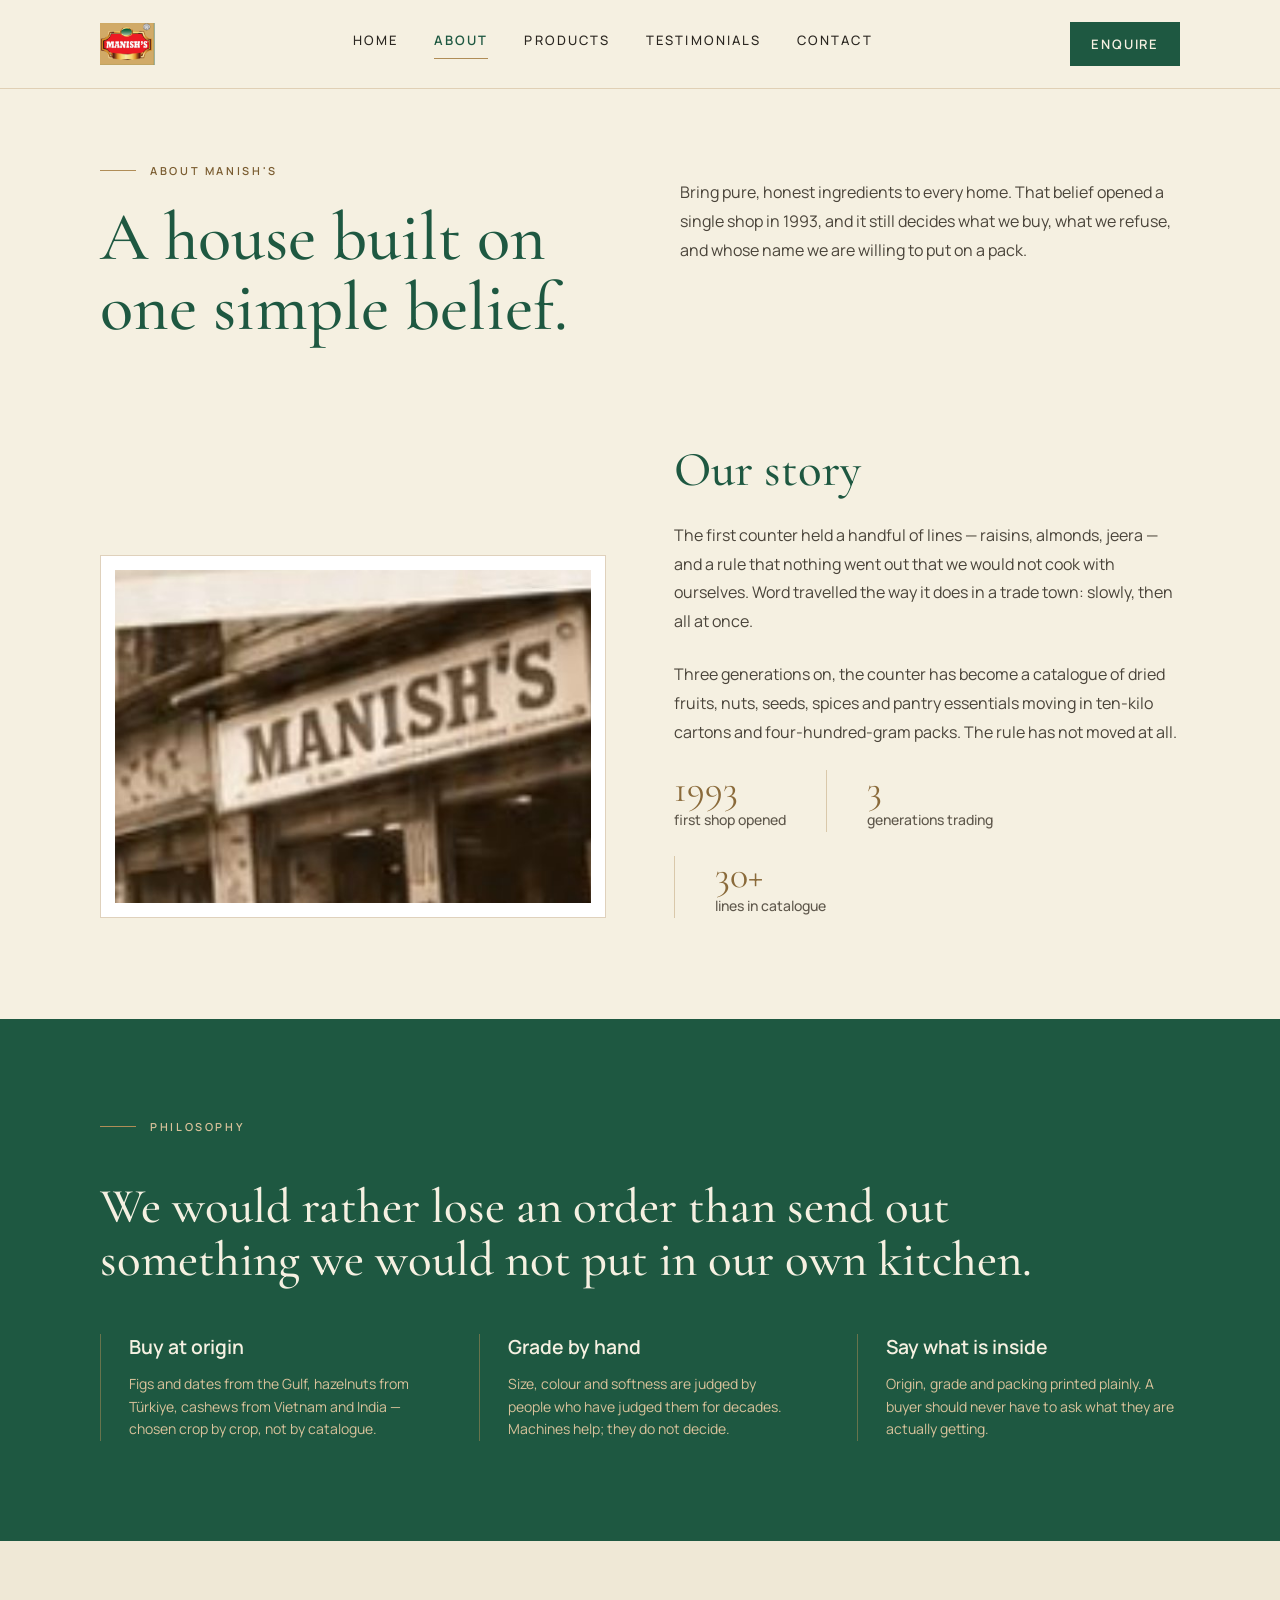
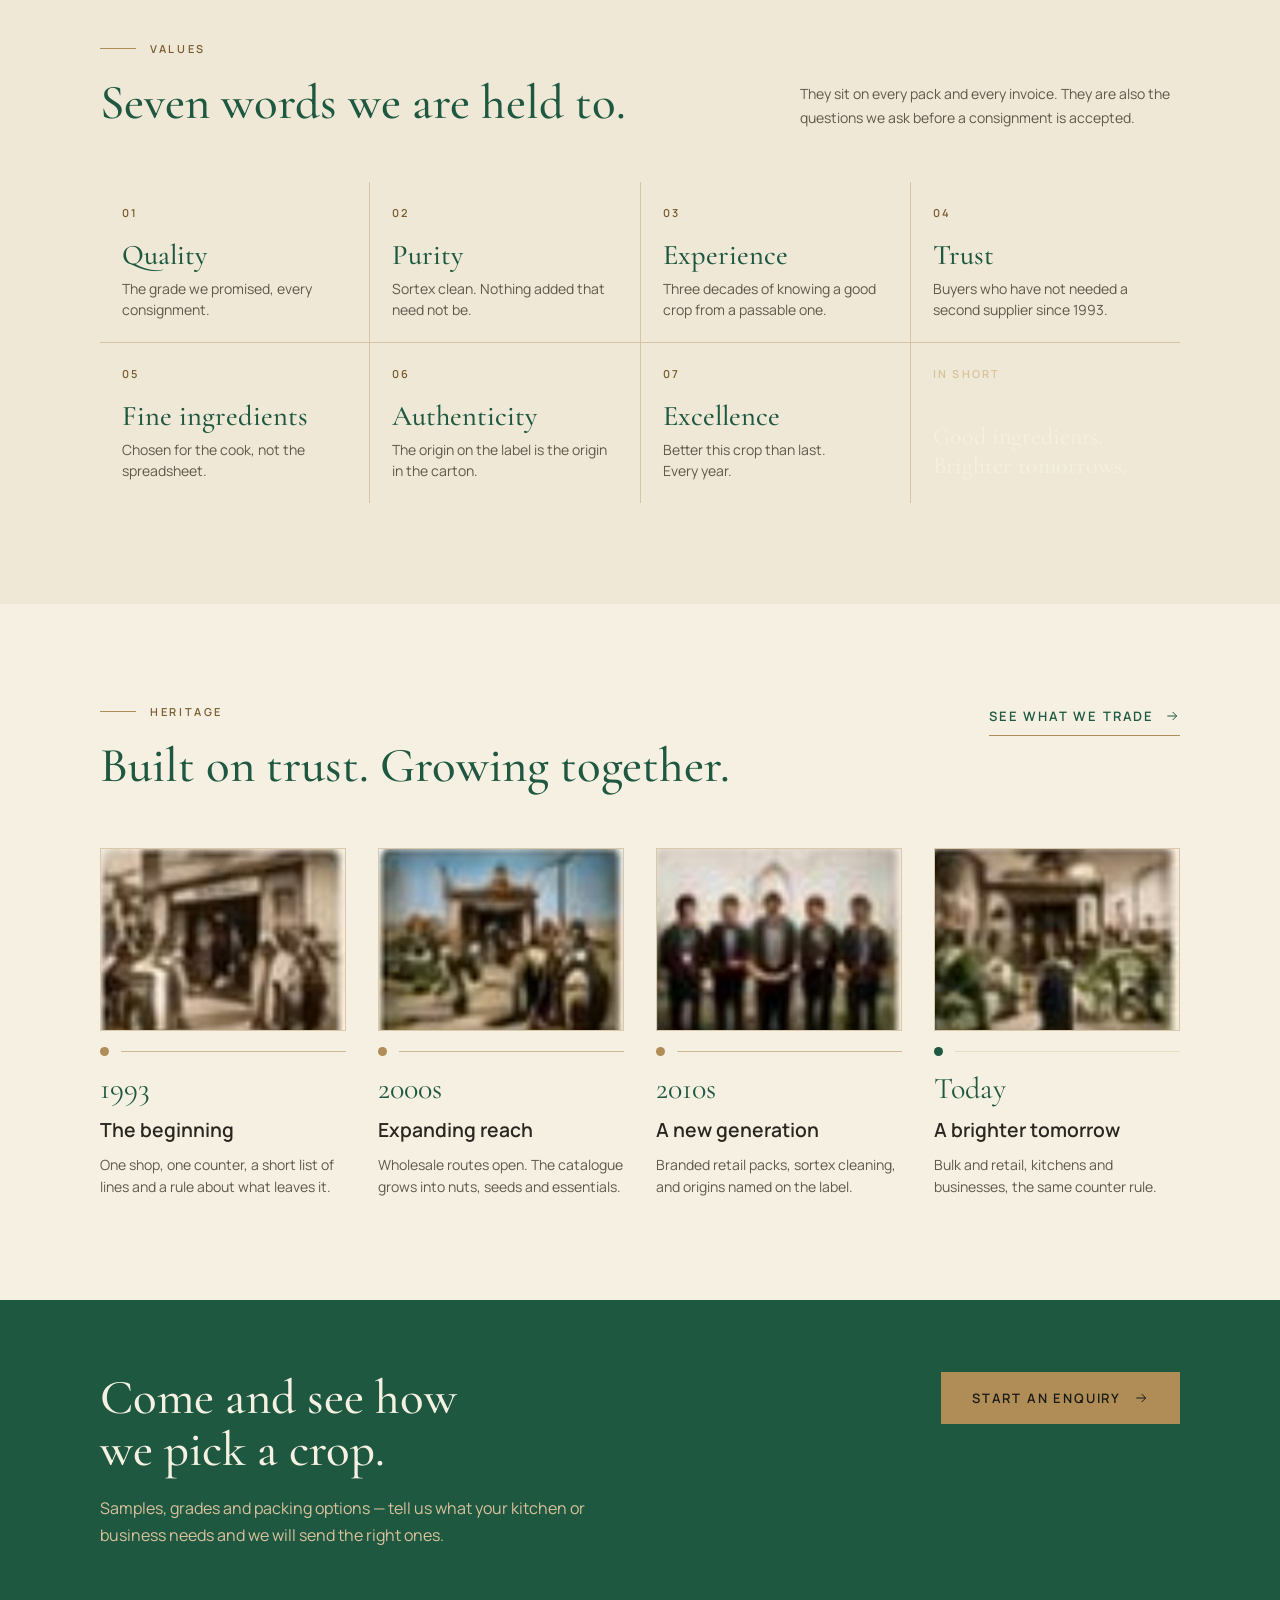
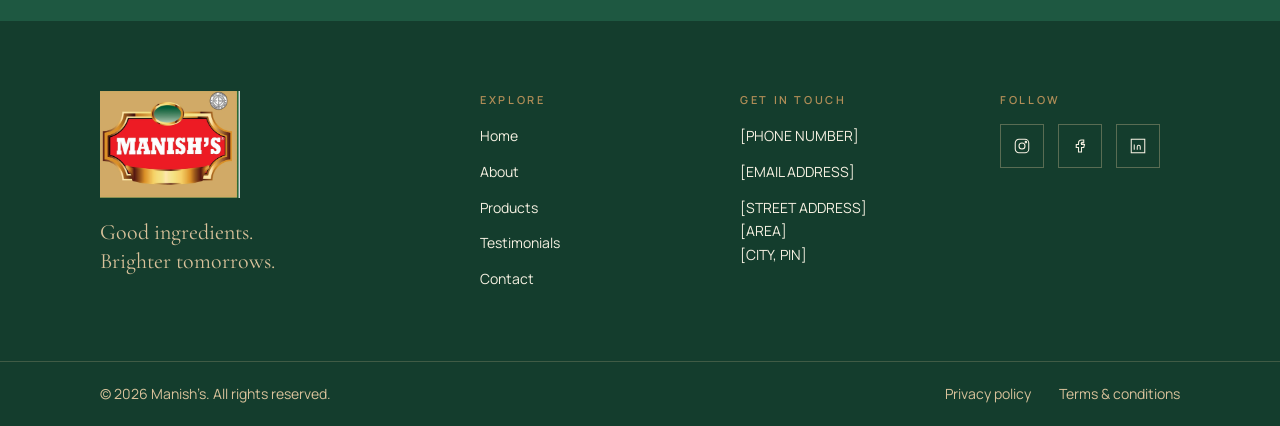
==== about.html @ 003ea670 "first commit" ====
<!doctype html>
<html lang="en">
<head>
<meta charset="utf-8">
<meta name="viewport" content="width=device-width, initial-scale=1">
<title>About — Manish's</title>
<meta name="description" content="One shop in 1993, three generations on: how Manish's buys, grades and labels the ingredients it sells.">
<meta property="og:title" content="About — Manish's">
<meta property="og:description" content="One shop in 1993, three generations on: how Manish's buys, grades and labels the ingredients it sells.">
<meta property="og:type" content="website">
<meta name="theme-color" content="#1e5841">
<link rel="icon" href="assets/img/logo-label.png">
<link rel="preconnect" href="https://fonts.googleapis.com">
<link rel="preconnect" href="https://fonts.gstatic.com" crossorigin>
<link href="https://fonts.googleapis.com/css2?family=Cormorant+Garamond:wght@400;500;600&family=Manrope:wght@400;500;600;700&display=swap" rel="stylesheet">
<link rel="stylesheet" href="assets/css/style.css">
</head>
<body>
<a class="skip-link" href="#main">Skip to content</a>
<header class="site-header">
  <div class="container site-header__inner">
    <a class="brand" href="index.html" aria-label="Manish's — home">
      <img src="assets/img/logo-label.png" alt="Manish's" width="140" height="107">
    </a>
    <nav class="nav" aria-label="Primary"><a class="nav__link" href="index.html">Home</a><a class="nav__link" href="about.html" aria-current="page">About</a><a class="nav__link" href="products.html">Products</a><a class="nav__link" href="testimonials.html">Testimonials</a><a class="nav__link" href="contact.html">Contact</a></nav>
    <div class="header__actions">
      <a class="btn btn--primary btn--sm" href="contact.html">Enquire</a>
      <button class="nav-toggle" type="button" aria-label="Open menu" aria-expanded="false" aria-controls="drawer">
        <svg width="22" height="22" viewBox="0 0 24 24" fill="none" stroke="currentColor" stroke-width="1.6" aria-hidden="true"><path d="M4 7h16M4 12h16M4 17h16"/></svg>
      </button>
    </div>
  </div>
</header>

<div class="drawer" id="drawer" aria-hidden="true" aria-label="Menu">
  <div class="drawer__top">
    <img src="assets/img/logo-crest.png" alt="Manish's" style="height:38px;width:auto">
    <button class="drawer__close" type="button" data-drawer-close aria-label="Close menu">
      <svg width="22" height="22" viewBox="0 0 24 24" fill="none" stroke="currentColor" stroke-width="1.6" aria-hidden="true"><path d="M6 6l12 12M18 6L6 18"/></svg>
    </button>
  </div>
  <div class="drawer__body">
    <nav class="drawer__list" aria-label="Mobile"><a class="drawer__link" href="index.html">Home</a><a class="drawer__link" href="about.html" aria-current="page">About</a><a class="drawer__link" href="products.html">Products</a><a class="drawer__link" href="testimonials.html">Testimonials</a><a class="drawer__link" href="contact.html">Contact</a></nav>
    <div class="drawer__meta">
      <a data-site-link="phone" href="contact.html"><span data-site="phone"></span></a>
      <a data-site-link="email" href="contact.html"><span data-site="email"></span></a>
    </div>
  </div>
</div>
<main id="main">

<section class="page-head">
  <div class="container page-head__inner">
    <div class="stack" style="--gap:1.625rem">
      <p class="eyebrow">About Manish's</p>
      <h1>A house built on<br>one simple belief.</h1>
    </div>
    <p class="page-head__lede">Bring pure, honest ingredients to every home. That belief opened a single shop in 1993, and it still decides what we buy, what we refuse, and whose name we are willing to put on a pack.</p>
  </div>
</section>

<section class="section">
  <div class="container split split--end reveal" style="--split:1fr 1fr">
    <div class="framed"><img src="assets/img/heritage-shop.jpg" alt="The original Manish's shopfront" loading="lazy"></div>
    <div class="stack" style="--gap:1.5rem">
      <h2>Our story</h2>
      <p style="color:var(--ink-soft);line-height:1.8">The first counter held a handful of lines &mdash; raisins, almonds, jeera &mdash; and a rule that nothing went out that we would not cook with ourselves. Word travelled the way it does in a trade town: slowly, then all at once.</p>
      <p style="color:var(--ink-soft);line-height:1.8">Three generations on, the counter has become a catalogue of dried fruits, nuts, seeds, spices and pantry essentials moving in ten-kilo cartons and four-hundred-gram packs. The rule has not moved at all.</p>
      <div class="stats stats--divided">
        <div class="stat"><span class="stat__num" style="font-size:2.375rem">1993</span><span class="stat__label">first shop opened</span></div>
        <div class="stat"><span class="stat__num" style="font-size:2.375rem">3</span><span class="stat__label">generations trading</span></div>
        <div class="stat"><span class="stat__num" style="font-size:2.375rem">30+</span><span class="stat__label">lines in catalogue</span></div>
      </div>
    </div>
  </div>
</section>

<section class="section section--emerald">
  <div class="container stack reveal" style="--gap:3rem">
    <p class="eyebrow">Philosophy</p>
    <h2 style="max-width:62.5rem">We would rather lose an order than send out something we would not put in our own kitchen.</h2>
    <div class="grid grid--3" style="gap:3.5rem">
      <div class="feature"><h5>Buy at origin</h5><p>Figs and dates from the Gulf, hazelnuts from T&uuml;rkiye, cashews from Vietnam and India &mdash; chosen crop by crop, not by catalogue.</p></div>
      <div class="feature"><h5>Grade by hand</h5><p>Size, colour and softness are judged by people who have judged them for decades. Machines help; they do not decide.</p></div>
      <div class="feature"><h5>Say what is inside</h5><p>Origin, grade and packing printed plainly. A buyer should never have to ask what they are actually getting.</p></div>
    </div>
  </div>
</section>

<section class="section section--deep">
  <div class="container stack" style="--gap:3.25rem">
    <div class="section-head section-head--row reveal">
      <div class="stack" style="--gap:1.375rem">
        <p class="eyebrow">Values</p>
        <h2>Seven words we are held to.</h2>
      </div>
      <p style="max-width:23.75rem;font-size:var(--fs-small);color:var(--ink-muted)">They sit on every pack and every invoice. They are also the questions we ask before a consignment is accepted.</p>
    </div>
    <div class="values reveal">
      <div class="value"><span class="value__n">01</span><div class="stack" style="--gap:0.375rem"><h4>Quality</h4><p>The grade we promised, every consignment.</p></div></div>
      <div class="value"><span class="value__n">02</span><div class="stack" style="--gap:0.375rem"><h4>Purity</h4><p>Sortex clean. Nothing added that need not be.</p></div></div>
      <div class="value"><span class="value__n">03</span><div class="stack" style="--gap:0.375rem"><h4>Experience</h4><p>Three decades of knowing a good crop from a passable one.</p></div></div>
      <div class="value"><span class="value__n">04</span><div class="stack" style="--gap:0.375rem"><h4>Trust</h4><p>Buyers who have not needed a second supplier since 1993.</p></div></div>
      <div class="value"><span class="value__n">05</span><div class="stack" style="--gap:0.375rem"><h4>Fine ingredients</h4><p>Chosen for the cook, not the spreadsheet.</p></div></div>
      <div class="value"><span class="value__n">06</span><div class="stack" style="--gap:0.375rem"><h4>Authenticity</h4><p>The origin on the label is the origin in the carton.</p></div></div>
      <div class="value"><span class="value__n">07</span><div class="stack" style="--gap:0.375rem"><h4>Excellence</h4><p>Better this crop than last. Every year.</p></div></div>
      <div class="value value--accent"><span class="value__n">In short</span><p>Good ingredients. Brighter tomorrows.</p></div>
    </div>
  </div>
</section>

<section class="section">
  <div class="container stack" style="--gap:3.5rem">
    <div class="section-head section-head--row reveal">
      <div class="stack" style="--gap:1.375rem">
        <p class="eyebrow">Heritage</p>
        <h2>Built on trust. Growing together.</h2>
      </div>
      <a class="link-arrow" href="products.html">See what we trade <svg width="16" height="16" viewBox="0 0 24 24" fill="none" stroke="currentColor" stroke-width="1.5" aria-hidden="true"><path d="M5 12h14M13 6l6 6-6 6"/></svg></a>
    </div>
    <div class="timeline reveal">
      <div class="timeline__item"><img src="assets/img/journey-1.jpg" alt="The first Manish's shop, 1993" loading="lazy"><div class="timeline__rule"><span class="timeline__dot"></span><span class="timeline__line"></span></div><span class="timeline__year">1993</span><h5>The beginning</h5><p>One shop, one counter, a short list of lines and a rule about what leaves it.</p></div>
      <div class="timeline__item"><img src="assets/img/journey-2.jpg" alt="Expanding to new markets in the 2000s" loading="lazy"><div class="timeline__rule"><span class="timeline__dot"></span><span class="timeline__line"></span></div><span class="timeline__year">2000s</span><h5>Expanding reach</h5><p>Wholesale routes open. The catalogue grows into nuts, seeds and essentials.</p></div>
      <div class="timeline__item"><img src="assets/img/journey-3.jpg" alt="The next generation joins the business" loading="lazy"><div class="timeline__rule"><span class="timeline__dot"></span><span class="timeline__line"></span></div><span class="timeline__year">2010s</span><h5>A new generation</h5><p>Branded retail packs, sortex cleaning, and origins named on the label.</p></div>
      <div class="timeline__item"><img src="assets/img/journey-4.jpg" alt="Manish's today" loading="lazy"><div class="timeline__rule"><span class="timeline__dot"></span><span class="timeline__line"></span></div><span class="timeline__year">Today</span><h5>A brighter tomorrow</h5><p>Bulk and retail, kitchens and businesses, the same counter rule.</p></div>
    </div>
  </div>
</section>

<section class="cta-band cta-band--row">
  <div class="container cta-band__body reveal">
    <div class="stack" style="--gap:1.125rem">
      <h2>Come and see how we pick a crop.</h2>
      <p>Samples, grades and packing options &mdash; tell us what your kitchen or business needs and we will send the right ones.</p>
    </div>
    <a class="btn btn--gold" href="contact.html">Start an enquiry <svg width="16" height="16" viewBox="0 0 24 24" fill="none" stroke="currentColor" stroke-width="1.5" aria-hidden="true"><path d="M5 12h14M13 6l6 6-6 6"/></svg></a>
  </div>
</section>

</main>
<footer class="site-footer">
  <div class="container footer__grid">
    <div class="footer__mark">
      <img src="assets/img/logo-crest.png" alt="Manish's">
      <p class="footer__tagline">Good ingredients.<br>Brighter tomorrows.</p>
    </div>
    <div>
      <span class="footer__title">Explore</span>
      <ul class="footer__list">
        <li><a href="index.html">Home</a></li>
        <li><a href="about.html">About</a></li>
        <li><a href="products.html">Products</a></li>
        <li><a href="testimonials.html">Testimonials</a></li>
        <li><a href="contact.html">Contact</a></li>
      </ul>
    </div>
    <div>
      <span class="footer__title">Get in touch</span>
      <ul class="footer__list">
        <li><a data-site-link="phone" href="contact.html"><span data-site="phone"></span></a></li>
        <li><a data-site-link="email" href="contact.html"><span data-site="email"></span></a></li>
        <li><span data-site="address"></span></li>
      </ul>
    </div>
    <div>
      <span class="footer__title">Follow</span>
      <div class="socials">
        <a href="#" data-social="instagram" aria-label="Instagram"><svg width="18" height="18" viewBox="0 0 24 24" fill="none" stroke="currentColor" stroke-width="1.4" aria-hidden="true"><rect x="3" y="3" width="18" height="18" rx="5"/><circle cx="12" cy="12" r="4"/><circle cx="17.2" cy="6.8" r="1"/></svg></a>
        <a href="#" data-social="facebook" aria-label="Facebook"><svg width="18" height="18" viewBox="0 0 24 24" fill="none" stroke="currentColor" stroke-width="1.4" aria-hidden="true"><path d="M14 8h3V4h-3a4 4 0 00-4 4v2H7v4h3v6h4v-6h3l1-4h-4v-2a1 1 0 011-1z"/></svg></a>
        <a href="#" data-social="linkedin" aria-label="LinkedIn"><svg width="18" height="18" viewBox="0 0 24 24" fill="none" stroke="currentColor" stroke-width="1.4" aria-hidden="true"><rect x="3" y="3" width="18" height="18"/><path d="M7 10v7M7 7v.01M11 17v-4a2 2 0 014 0v4"/></svg></a>
      </div>
    </div>
  </div>
  <div class="container footer__bar">
    <span>&copy; <span data-site="year">2026</span> Manish&rsquo;s. All rights reserved.</span>
    <span class="footer__legal"><a href="#">Privacy policy</a><a href="#">Terms &amp; conditions</a></span>
  </div>
</footer>

<div class="modal" id="lead-gate" role="dialog" aria-modal="true" aria-labelledby="gate-title" aria-hidden="true">
  <div class="modal__dialog">
    <button class="modal__close" type="button" data-gate-close aria-label="Close">
      <svg width="18" height="18" viewBox="0 0 24 24" fill="none" stroke="currentColor" stroke-width="1.6" aria-hidden="true"><path d="M6 6l12 12M18 6L6 18"/></svg>
    </button>

    <div class="modal__panel" data-panel="form">
      <div class="stack" style="--gap:0.875rem">
        <p class="eyebrow">One step first</p>
        <h2 id="gate-title" style="font-size:var(--fs-h3)">Who are we sending this to?</h2>
        <p style="font-size:0.9375rem;color:var(--ink-soft)">Leave your name and phone number to open grades, origins and packing &mdash; and to download the brochure. Once only; we will not pass it on.</p>
        <p data-gate-context class="modal__note"></p>
      </div>
      <form class="form" id="gate-form" novalidate>
        <div class="field">
          <label for="gate-name">Your name *</label>
          <input id="gate-name" name="name" type="text" autocomplete="name" placeholder="Full name" required>
        </div>
        <div class="field">
          <label for="gate-phone">Phone number *</label>
          <input id="gate-phone" name="phone" type="tel" autocomplete="tel" placeholder="Include country code" required>
        </div>
        <button class="btn btn--primary btn--block" type="submit">Unlock product details</button>
        <p class="modal__note">By continuing you agree we may contact you about this enquiry. No marketing lists, no resale of your number.</p>
      </form>
    </div>

    <div class="modal__panel" data-panel="done" hidden>
      <div class="tick"><svg width="26" height="26" viewBox="0 0 24 24" fill="none" stroke="currentColor" stroke-width="1.5" aria-hidden="true"><path d="M5 12.5l4.5 4.5L19 7.5"/></svg></div>
      <div class="stack" style="--gap:0.75rem">
        <h2 style="font-size:var(--fs-h3)">Unlocked. Thank you.</h2>
        <p style="font-size:0.9375rem;color:var(--ink-soft)">The full catalogue is open on this device for the next 30 days. Someone from the counter will call if you asked for a sample.</p>
      </div>
      <div class="stack" style="--gap:0.75rem">
        <a class="btn btn--primary btn--block" data-gate-continue href="products.html">Continue <svg width="16" height="16" viewBox="0 0 24 24" fill="none" stroke="currentColor" stroke-width="1.5" aria-hidden="true"><path d="M5 12h14M13 6l6 6-6 6"/></svg></a>
        <a class="btn btn--ghost btn--block" href="#" data-brochure><svg width="17" height="17" viewBox="0 0 24 24" fill="none" stroke="currentColor" stroke-width="1.5" aria-hidden="true"><path d="M12 3v12M7.5 11l4.5 4.5 4.5-4.5M4 20h16"/></svg>Download the brochure</a>
      </div>
    </div>
  </div>
</div>

<script src="assets/js/data.js"></script>
<script src="assets/js/main.js"></script>
</body>
</html>
---- assets/css/style.css ----
/* ==========================================================================
   Manish's — stylesheet
   Sections: 1 tokens · 2 base · 3 layout · 4 components · 5 page blocks
             6 modal · 7 forms · 8 motion · 9 print
   ========================================================================== */

/* 1 ─── tokens ──────────────────────────────────────────────────────────── */

:root {
  /* brand */
  --emerald:        #1e5841;
  --emerald-deep:   #143d2d;
  --emerald-hover:  #174432;
  --gold:           #b08d57;   /* lines + fills only — fails contrast as small text */
  --gold-text:      #7a5c30;   /* small text on ivory — 5.4:1 */
  --gold-display:   #8a6a3a;   /* large display type on ivory — 4.3:1 */
  --pale-gold:      #d9c29b;   /* text on emerald — 4.8:1 */
  --ivory:          #f5f0e1;
  --ivory-deep:     #efe8d6;
  --ivory-tint:     #faf7ee;
  --white:          #ffffff;
  --ink:            #2a2620;
  --ink-soft:       #4a443a;
  --ink-muted:      #5f584c;

  --rule:           rgba(176, 141, 87, 0.32);
  --rule-strong:    rgba(176, 141, 87, 0.55);
  --rule-on-dark:   rgba(217, 194, 155, 0.35);

  /* type */
  --display: 'Cormorant Garamond', Georgia, 'Times New Roman', serif;
  --sans: 'Manrope', 'Segoe UI', system-ui, -apple-system, sans-serif;

  --fs-h1: clamp(2.75rem, 1.65rem + 3.3vw, 4.5rem);
  --fs-h2: clamp(2.125rem, 1.45rem + 2vw, 3.25rem);
  --fs-h3: clamp(1.75rem, 1.35rem + 1.2vw, 2.375rem);
  --fs-h4: clamp(1.5rem, 1.3rem + 0.6vw, 1.875rem);
  --fs-h5: clamp(1.125rem, 1.05rem + 0.2vw, 1.25rem);
  --fs-body: clamp(0.9375rem, 0.9rem + 0.15vw, 1rem);
  --fs-small: 0.875rem;
  --fs-ui: 0.8125rem;
  --fs-eyebrow: 0.6875rem;

  /* space */
  --gutter: 1.5rem;
  --section-y: clamp(3rem, 1.5rem + 6vw, 6.875rem);
  --header-h: 64px;

  --shadow-card: 0 1px 2px rgba(42, 38, 32, 0.04);
  --shadow-lift: 0 12px 28px rgba(20, 61, 45, 0.12);
  --shadow-modal: 0 24px 64px rgba(20, 61, 45, 0.32);

  --ease: cubic-bezier(0.22, 0.61, 0.36, 1);
}

@media (min-width: 64rem) {
  :root { --gutter: 6.25rem; --header-h: 88px; }
}

/* 2 ─── base ────────────────────────────────────────────────────────────── */

*, *::before, *::after { box-sizing: border-box; }

html { -webkit-text-size-adjust: 100%; scroll-behavior: smooth; scroll-padding-top: calc(var(--header-h) + 16px); }

body {
  margin: 0;
  background: var(--ivory);
  color: var(--ink);
  font-family: var(--sans);
  font-size: var(--fs-body);
  line-height: 1.7;
  -webkit-font-smoothing: antialiased;
  overflow-x: hidden;
}

body.is-locked { overflow: hidden; }

h1, h2, h3, h4 { font-family: var(--display); font-weight: 500; color: var(--emerald); margin: 0; text-wrap: balance; }
h1 { font-size: var(--fs-h1); line-height: 1.02; }
h2 { font-size: var(--fs-h2); line-height: 1.08; }
h3 { font-size: var(--fs-h3); line-height: 1.1; }
h4 { font-size: var(--fs-h4); line-height: 1.15; }
h5 { font-family: var(--sans); font-weight: 600; font-size: var(--fs-h5); line-height: 1.3; margin: 0; color: var(--ink); }
p  { margin: 0; text-wrap: pretty; }

a { color: var(--emerald); text-decoration-thickness: 1px; text-underline-offset: 3px; }
a:hover { color: var(--gold-text); }

img { max-width: 100%; display: block; }
ul { margin: 0; padding: 0; list-style: none; }

:focus-visible { outline: 2px solid var(--gold-display); outline-offset: 3px; }

.sr-only {
  position: absolute; width: 1px; height: 1px; margin: -1px;
  padding: 0; overflow: hidden; clip: rect(0 0 0 0); white-space: nowrap; border: 0;
}

.skip-link {
  position: absolute; left: 50%; top: 0; transform: translate(-50%, -110%);
  z-index: 200; padding: 0.75rem 1.25rem; background: var(--emerald); color: var(--ivory);
  font-size: var(--fs-ui); letter-spacing: 0.14em; text-transform: uppercase; text-decoration: none;
}
.skip-link:focus { transform: translate(-50%, 0); color: var(--ivory); }

/* 3 ─── layout ──────────────────────────────────────────────────────────── */

.container { width: 100%; max-width: calc(1240px + var(--gutter) * 2); margin-inline: auto; padding-inline: var(--gutter); }

.section { padding-block: var(--section-y); }
.section--tight { padding-block: clamp(2.5rem, 1.5rem + 4vw, 4.5rem); }
.section--deep  { background: var(--ivory-deep); }
.section--emerald { background: var(--emerald); color: var(--pale-gold); }
.section--emerald h2, .section--emerald h3, .section--emerald h5 { color: var(--ivory); }

.stack { display: flex; flex-direction: column; }
.stack > * + * { margin-top: var(--gap, 1.25rem); }

.grid { display: grid; gap: 1.75rem; grid-template-columns: repeat(var(--cols, 1), minmax(0, 1fr)); }
@media (min-width: 40rem)  { .grid { --cols: 2; } .grid--2up { --cols: 2; } }
@media (min-width: 64rem)  { .grid--3 { --cols: 3; } .grid--4 { --cols: 4; } }

.split { display: grid; gap: clamp(2rem, 1rem + 4vw, 5rem); align-items: center; }
@media (min-width: 64rem) { .split { grid-template-columns: var(--split, 1fr 1fr); } }
.split--start { align-items: start; }
.split--end { align-items: end; }

.section-head { display: flex; flex-direction: column; gap: 1.25rem; }
@media (min-width: 64rem) {
  .section-head--row { flex-direction: row; align-items: flex-end; justify-content: space-between; gap: 3rem; }
  .section-head--row > :last-child { flex-shrink: 0; }
}

/* 4 ─── components ──────────────────────────────────────────────────────── */

/* eyebrow */
.eyebrow {
  display: flex; align-items: center; gap: 0.875rem;
  font-size: var(--fs-eyebrow); font-weight: 600; letter-spacing: 0.24em;
  text-transform: uppercase; color: var(--gold-text); line-height: 1.2;
}
.eyebrow::before { content: ""; width: 2.25rem; height: 1px; background: var(--gold); flex-shrink: 0; }
.section--emerald .eyebrow, .eyebrow--light { color: var(--pale-gold); }

/* buttons */
.btn {
  display: inline-flex; align-items: center; justify-content: center; gap: 0.75rem;
  min-height: 52px; padding: 0 1.875rem; border: 1px solid transparent;
  font-family: var(--sans); font-size: var(--fs-ui); font-weight: 600;
  letter-spacing: 0.14em; text-transform: uppercase; text-decoration: none;
  cursor: pointer; transition: background-color 0.2s var(--ease), color 0.2s var(--ease), border-color 0.2s var(--ease);
}
.btn svg { flex-shrink: 0; transition: transform 0.25s var(--ease); }
.btn:hover svg { transform: translateX(3px); }

.btn--primary { background: var(--emerald); color: var(--ivory); }
.btn--primary:hover { background: var(--emerald-deep); color: var(--ivory); }
.btn--gold { background: var(--gold); color: #1a1a15; }
.btn--gold:hover { background: var(--gold-display); color: var(--ivory); }
.btn--ghost { border-color: var(--emerald); color: var(--emerald); background: transparent; }
.btn--ghost:hover { background: var(--emerald); color: var(--ivory); }
.btn--ghost-light { border-color: var(--rule-on-dark); color: var(--ivory); background: transparent; }
.btn--ghost-light:hover { background: rgba(245, 240, 225, 0.12); color: var(--ivory); }
.btn--sm { min-height: 44px; padding: 0 1.25rem; }
.btn--block { width: 100%; }

.link-arrow {
  display: inline-flex; align-items: center; gap: 0.625rem; padding-bottom: 0.5rem;
  border-bottom: 1px solid var(--gold); color: var(--emerald);
  font-size: var(--fs-ui); font-weight: 600; letter-spacing: 0.14em;
  text-transform: uppercase; text-decoration: none; align-self: flex-start;
}
.link-arrow svg { transition: transform 0.25s var(--ease); }
.link-arrow:hover svg { transform: translateX(3px); }

/* header */
.site-header {
  position: sticky; top: 0; z-index: 100;
  background: var(--ivory); border-bottom: 1px solid var(--rule);
  transition: box-shadow 0.25s var(--ease);
}
.site-header.is-stuck { box-shadow: 0 6px 20px rgba(42, 38, 32, 0.07); }
.site-header__inner { height: var(--header-h); display: flex; align-items: center; justify-content: space-between; gap: 1rem; }
.brand { display: flex; align-items: center; flex-shrink: 0; }
.brand img { height: 34px; width: auto; }
@media (min-width: 64rem) { .brand img { height: 42px; } }

.nav { display: none; }
@media (min-width: 64rem) {
  .nav { display: flex; align-items: center; gap: 2.25rem; }
  .nav__link {
    font-size: var(--fs-ui); font-weight: 500; letter-spacing: 0.16em; text-transform: uppercase;
    color: var(--ink); text-decoration: none; padding-bottom: 6px; border-bottom: 1px solid transparent;
    transition: color 0.2s var(--ease), border-color 0.2s var(--ease);
  }
  .nav__link:hover { color: var(--emerald); border-bottom-color: var(--rule-strong); }
  .nav__link[aria-current="page"] { color: var(--emerald); font-weight: 600; border-bottom-color: var(--gold); }
}

.header__actions { display: flex; align-items: center; gap: 0.25rem; }
.nav-toggle {
  width: 44px; height: 44px; display: grid; place-items: center;
  background: none; border: none; color: var(--emerald); cursor: pointer;
}
@media (min-width: 64rem) { .nav-toggle { display: none; } }

/* mobile drawer */
.drawer {
  position: fixed; inset: 0; z-index: 150; display: grid; grid-template-rows: auto 1fr;
  background: var(--emerald); color: var(--ivory);
  transform: translateY(-100%); visibility: hidden;
  transition: transform 0.35s var(--ease), visibility 0.35s;
}
.drawer.is-open { transform: translateY(0); visibility: visible; }
.drawer__top { height: var(--header-h); display: flex; align-items: center; justify-content: space-between; padding-inline: var(--gutter); border-bottom: 1px solid var(--rule-on-dark); }
.drawer__close { width: 44px; height: 44px; display: grid; place-items: center; background: none; border: none; color: var(--ivory); cursor: pointer; }
.drawer__body { padding: 2rem var(--gutter) 2.5rem; display: flex; flex-direction: column; gap: 2rem; overflow-y: auto; }
.drawer__list { display: flex; flex-direction: column; }
.drawer__link {
  padding: 1rem 0; border-bottom: 1px solid var(--rule-on-dark);
  font-family: var(--display); font-size: 2rem; line-height: 1.1; color: var(--ivory); text-decoration: none;
}
.drawer__link[aria-current="page"] { color: var(--pale-gold); }
.drawer__meta { display: flex; flex-direction: column; gap: 0.5rem; font-size: var(--fs-small); color: var(--pale-gold); }

/* footer */
.site-footer { background: var(--emerald-deep); color: var(--ivory); }
.site-footer a { color: var(--ivory); text-decoration: none; }
.site-footer a:hover { color: var(--pale-gold); text-decoration: underline; }
.footer__grid { display: grid; gap: 2.5rem; padding-block: clamp(2.75rem, 2rem + 3vw, 4.375rem); }
@media (min-width: 48rem) { .footer__grid { grid-template-columns: repeat(2, minmax(0, 1fr)); } }
@media (min-width: 64rem) { .footer__grid { grid-template-columns: 300px repeat(3, minmax(0, 1fr)); gap: 5rem; } }
.footer__mark img { width: 140px; margin-bottom: 1.25rem; }
.footer__tagline { font-family: var(--display); font-size: 1.375rem; line-height: 1.3; color: var(--pale-gold); }
.footer__title { display: block; font-size: var(--fs-eyebrow); font-weight: 600; letter-spacing: 0.24em; text-transform: uppercase; color: var(--gold); margin-bottom: 0.875rem; }
.footer__list { display: flex; flex-direction: column; gap: 0.75rem; font-size: var(--fs-small); }
.socials { display: flex; gap: 0.875rem; }
.socials a { width: 44px; height: 44px; display: grid; place-items: center; border: 1px solid var(--rule-on-dark); }
.socials a:hover { background: rgba(245, 240, 225, 0.1); }
.footer__bar {
  border-top: 1px solid rgba(217, 194, 155, 0.22); padding-block: 1.25rem;
  display: flex; flex-direction: column; gap: 0.5rem;
  font-size: var(--fs-small); color: var(--pale-gold);
}
@media (min-width: 48rem) { .footer__bar { flex-direction: row; align-items: center; justify-content: space-between; } }
.footer__bar a { color: var(--pale-gold); }
.footer__legal { display: flex; gap: 1.75rem; }

/* 5 ─── page blocks ─────────────────────────────────────────────────────── */

/* hero */
.hero { background: var(--emerald); color: var(--pale-gold); display: grid; }
@media (min-width: 64rem) { .hero { grid-template-columns: 44% 1fr; align-items: stretch; min-height: 42rem; } }
.hero__text { padding: clamp(2.5rem, 1.5rem + 5vw, 6rem) var(--gutter); display: flex; flex-direction: column; justify-content: center; gap: 1.75rem; order: 2; }
@media (min-width: 64rem) { .hero__text { order: 1; padding-right: 3.5rem; margin-left: auto; max-width: 40rem; } }
.hero__text h1 { color: var(--ivory); }
.hero__lede { max-width: 30rem; }
.hero__actions { display: flex; flex-wrap: wrap; gap: 1rem; margin-top: 0.5rem; }
.hero__media { position: relative; order: 1; overflow: hidden; min-height: 15rem; }
@media (min-width: 64rem) { .hero__media { order: 2; min-height: 100%; } }
.hero__media img { width: 100%; height: 100%; object-fit: cover; object-position: center 62%; }
@media (min-width: 64rem) {
  .hero__media::after {
    content: ""; position: absolute; inset: 0 auto 0 0; width: 10rem;
    background: linear-gradient(to right, var(--emerald), rgba(30, 88, 65, 0));
  }
}

/* page header */
.page-head { padding-block: clamp(2.5rem, 1.5rem + 4vw, 6.25rem) 0; }
.page-head__inner { display: grid; gap: 1.5rem; }
@media (min-width: 64rem) { .page-head__inner { grid-template-columns: 1fr 1fr; align-items: start; gap: 5rem; } }
.page-head__lede { color: var(--ink-soft); line-height: 1.8; }
@media (min-width: 64rem) { .page-head__lede { padding-top: 0.875rem; } }

/* marquee */
.marquee { border-block: 1px solid var(--rule); overflow: hidden; }
.marquee__track { display: flex; width: max-content; animation: marquee 38s linear infinite; }
.marquee__group { display: flex; align-items: center; }
.marquee__item {
  display: flex; align-items: center; gap: 2.5rem; padding-right: 2.5rem; height: 4.5rem;
  font-size: var(--fs-eyebrow); font-weight: 600; letter-spacing: 0.26em;
  text-transform: uppercase; color: var(--gold-text); white-space: nowrap;
}
.marquee__item::after { content: ""; width: 5px; height: 5px; background: var(--gold); transform: rotate(45deg); }
.marquee:hover .marquee__track { animation-play-state: paused; }
@keyframes marquee { to { transform: translateX(-50%); } }

/* framed image */
.framed { padding: 0.875rem; background: var(--white); border: 1px solid rgba(176, 141, 87, 0.4); }
.framed img { width: 100%; height: clamp(12rem, 8rem + 16vw, 23.75rem); object-fit: cover; }

/* stats */
.stats { display: flex; flex-wrap: wrap; gap: 1.5rem 2.5rem; }
.stat { display: flex; flex-direction: column; }
.stat__num { font-family: var(--display); font-size: clamp(2rem, 1.4rem + 2vw, 3.5rem); line-height: 1; color: var(--gold-display); }
.stat__label { font-size: var(--fs-small); font-weight: 500; color: var(--ink-muted); }
.stats--divided .stat + .stat { padding-left: 2.5rem; border-left: 1px solid rgba(176, 141, 87, 0.4); }

/* feature columns */
.feature { display: flex; flex-direction: column; gap: 0.875rem; padding-left: 1.75rem; border-left: 1px solid rgba(176, 141, 87, 0.5); }
.feature svg { color: var(--gold); }
.feature p { font-size: var(--fs-small); line-height: 1.6; }
.feature-grid { display: grid; gap: 2.5rem; grid-template-columns: 1fr; }
@media (min-width: 48rem) { .feature-grid { grid-template-columns: repeat(2, minmax(0, 1fr)); gap: 3rem 3.5rem; } }

/* category cards */
.cat-card { display: flex; flex-direction: column; background: var(--ivory); border: 1px solid var(--rule); text-decoration: none; transition: transform 0.28s var(--ease), box-shadow 0.28s var(--ease); }
.cat-card:hover { transform: translateY(-4px); box-shadow: var(--shadow-lift); }
.cat-card__media { aspect-ratio: 1 / 1; display: grid; place-items: center; background: var(--white); overflow: hidden; }
.cat-card__media img { width: 100%; height: 100%; object-fit: cover; }
.cat-card__media img.is-cutout { width: 62%; height: auto; object-fit: contain; }
.cat-card__body { padding: 1.5rem; display: flex; flex-direction: column; gap: 0.5rem; }
.cat-card__body p { font-size: var(--fs-small); line-height: 1.5; color: var(--ink-muted); }

/* on a phone the category cards read better lying down */
@media (max-width: 39.99rem) {
  .cat-card { flex-direction: row; align-items: stretch; }
  .cat-card__media { width: 38%; flex-shrink: 0; aspect-ratio: auto; }
  .cat-card__media img.is-cutout { width: 78%; }
  .cat-card__body { justify-content: center; padding: 1.125rem 1.25rem; }
  .cat-card__body h3 { font-size: 1.625rem; }
}

/* product card */
.product-card {
  display: flex; flex-direction: column; background: var(--white);
  border: 1px solid var(--rule); text-decoration: none; overflow: hidden;
  transition: transform 0.28s var(--ease), box-shadow 0.28s var(--ease), border-color 0.28s var(--ease);
}
.product-card:hover { transform: translateY(-4px); box-shadow: var(--shadow-lift); border-color: var(--gold); }
.product-card__media { position: relative; aspect-ratio: 4 / 3; display: grid; place-items: center; background: var(--ivory-tint); padding: 1.25rem; }
.product-card__media img { max-height: 100%; width: auto; object-fit: contain; transition: transform 0.35s var(--ease); }
.product-card:hover .product-card__media img { transform: scale(1.05); }
.chip {
  position: absolute; left: 0.875rem; top: 0.875rem;
  font-size: 0.625rem; font-weight: 600; letter-spacing: 0.16em; text-transform: uppercase; color: var(--gold-text);
}
.chip--on-photo { padding: 0.3rem 0.5rem; background: rgba(245, 240, 225, 0.92); }
.product-card__body { flex-grow: 1; padding: 1.125rem 1.25rem; display: flex; flex-direction: column; gap: 0.3rem; }
.product-card__body h3 { font-size: 1.625rem; }
.product-card__body p { font-size: var(--fs-small); line-height: 1.4; color: var(--ink-muted); }
.product-card__foot {
  margin-top: auto; padding-top: 0.75rem; border-top: 1px solid rgba(176, 141, 87, 0.3);
  display: flex; align-items: center; justify-content: space-between; gap: 0.5rem;
  font-size: 0.75rem; font-weight: 500; color: var(--gold-text);
}
.product-card__foot svg { flex-shrink: 0; }
.product-card .lock { display: inline-flex; align-items: center; gap: 0.3rem; }

/* placeholder tile */
.placeholder {
  display: grid; place-content: center; gap: 0.5rem; text-align: center;
  padding: 1.5rem; border: 1px dashed rgba(176, 141, 87, 0.7); color: var(--ink-muted);
  font-size: var(--fs-small); line-height: 1.5; min-height: 12rem;
}
.placeholder strong { font-size: var(--fs-eyebrow); font-weight: 600; letter-spacing: 0.16em; text-transform: uppercase; color: var(--gold-text); }
.placeholder--media { min-height: 0; width: 100%; height: 100%; }

/* filter bar */
.filters { display: flex; flex-wrap: wrap; gap: 0.625rem; }
.filter {
  min-height: 44px; padding: 0 1.375rem; display: inline-flex; align-items: center;
  background: transparent; border: 1px solid rgba(176, 141, 87, 0.6); color: var(--ink);
  font-family: var(--sans); font-size: 0.75rem; font-weight: 500; letter-spacing: 0.12em;
  text-transform: uppercase; cursor: pointer; transition: background-color 0.2s var(--ease), color 0.2s var(--ease);
}
.filter:hover { background: var(--ivory-deep); }
.filter[aria-pressed="true"] { background: var(--emerald); border-color: var(--emerald); color: var(--ivory); font-weight: 600; }

.catalogue-group + .catalogue-group { margin-top: clamp(2.5rem, 1.5rem + 3vw, 4.5rem); }
.catalogue-group__head {
  display: flex; align-items: baseline; justify-content: space-between; gap: 1.5rem;
  padding-bottom: 1.25rem; margin-bottom: 2.25rem; border-bottom: 1px solid rgba(176, 141, 87, 0.45);
}
.catalogue-group__count { font-size: var(--fs-small); font-weight: 500; color: var(--ink-muted); }
.catalogue-empty { padding: 3rem 0; text-align: center; color: var(--ink-muted); }

/* timeline */
.timeline { display: grid; gap: 1.75rem; --cols: 2; grid-template-columns: repeat(var(--cols), minmax(0, 1fr)); }
@media (min-width: 64rem) { .timeline { --cols: 4; gap: 2rem; } }
.timeline__item { display: flex; flex-direction: column; gap: 0.75rem; }
.timeline__item img { width: 100%; height: clamp(7.5rem, 5rem + 8vw, 13rem); object-fit: cover; border: 1px solid rgba(176, 141, 87, 0.4); }
.timeline__rule { display: flex; align-items: center; gap: 0.75rem; margin-block: 0.25rem; }
.timeline__dot { width: 9px; height: 9px; border-radius: 50%; background: var(--gold); flex-shrink: 0; }
.timeline__item:last-child .timeline__dot { background: var(--emerald); }
.timeline__line { flex-grow: 1; height: 1px; background: var(--rule-strong); }
.timeline__item:last-child .timeline__line { background: rgba(176, 141, 87, 0.2); }
.timeline__year { font-family: var(--display); font-size: 1.875rem; line-height: 1.1; color: var(--emerald); }
.timeline__item p { font-size: var(--fs-small); line-height: 1.6; color: var(--ink-muted); }

/* values */
.values { display: grid; gap: 1px; background: rgba(176, 141, 87, 0.4); grid-template-columns: repeat(2, minmax(0, 1fr)); }
@media (min-width: 64rem) { .values { grid-template-columns: repeat(4, minmax(0, 1fr)); } }
.value { background: var(--ivory-deep); padding: 1.375rem; min-height: 10rem; display: flex; flex-direction: column; justify-content: space-between; gap: 1rem; }
.value__n { font-size: var(--fs-eyebrow); font-weight: 600; letter-spacing: 0.2em; text-transform: uppercase; color: var(--gold-text); }
.value p { font-size: var(--fs-small); line-height: 1.5; color: var(--ink-muted); }
.value--accent { background: var(--emerald); }
.value--accent .value__n { color: var(--pale-gold); }
.value--accent p { font-family: var(--display); font-size: 1.5rem; line-height: 1.2; color: var(--ivory); }
.section--deep .value { background: var(--ivory-deep); }

/* CTA band */
.cta-band { background: var(--emerald); color: var(--pale-gold); display: grid; }
@media (min-width: 64rem) { .cta-band--split { grid-template-columns: 43% 1fr; } }
.cta-band__media { position: relative; overflow: hidden; min-height: 12rem; }
.cta-band__media img { width: 100%; height: 100%; object-fit: cover; }
@media (min-width: 64rem) {
  .cta-band__media::after { content: ""; position: absolute; inset: 0 0 0 auto; width: 11rem; background: linear-gradient(to right, rgba(30, 88, 65, 0), var(--emerald)); }
}
.cta-band__body { padding: clamp(2.5rem, 1.5rem + 4vw, 4.5rem) var(--gutter); display: flex; flex-direction: column; justify-content: center; gap: 1.125rem; }
.cta-band__body h2 { color: var(--ivory); max-width: 40rem; }
.cta-band__body p { max-width: 33rem; }
.cta-band__body .btn { align-self: flex-start; margin-top: 0.5rem; }
@media (min-width: 64rem) {
  .cta-band--row .cta-band__body { flex-direction: row; align-items: center; justify-content: space-between; gap: 3.75rem; }
  .cta-band--row .cta-band__body .btn { margin-top: 0; flex-shrink: 0; }
}

/* product detail */
.pdp { display: grid; gap: clamp(2rem, 1rem + 4vw, 5rem); align-items: start; }
@media (min-width: 64rem) { .pdp { grid-template-columns: 42% 1fr; } }
.pdp__figure { background: var(--white); border: 1px solid var(--rule); display: grid; place-items: center; padding: 2rem; aspect-ratio: 7 / 6; }
.pdp__figure img { max-height: 100%; width: auto; object-fit: contain; }
.pdp__sub { font-family: var(--display); font-style: italic; font-size: clamp(1.25rem, 1.05rem + 0.8vw, 1.625rem); line-height: 1.3; color: var(--gold-display); }
.spec { display: grid; gap: 1.25rem; padding-block: 1.625rem; border-block: 1px solid rgba(176, 141, 87, 0.45); }
@media (min-width: 40rem) { .spec { grid-template-columns: repeat(3, minmax(0, 1fr)); gap: 2rem; } }
.spec__k { display: block; font-size: var(--fs-eyebrow); font-weight: 600; letter-spacing: 0.2em; text-transform: uppercase; color: var(--gold-text); margin-bottom: 0.5rem; }
.spec__v { font-weight: 500; line-height: 1.5; }
.note-label { display: block; font-size: var(--fs-eyebrow); font-weight: 600; letter-spacing: 0.2em; text-transform: uppercase; color: var(--gold-text); margin-bottom: 0.4rem; }
.recipe { padding: 1.5rem; background: var(--ivory-deep); }
.recipe p { font-size: var(--fs-small); line-height: 1.7; }
.tags { display: flex; flex-wrap: wrap; gap: 0.625rem; }
.tag { padding: 0.5625rem 1rem; border: 1px solid rgba(176, 141, 87, 0.6); font-size: var(--fs-ui); font-weight: 500; line-height: 1.2; }
.pdp__actions { display: flex; flex-wrap: wrap; gap: 0.875rem; }

.breadcrumb { display: flex; flex-wrap: wrap; align-items: center; gap: 0.625rem; height: 4.5rem; font-size: 0.75rem; font-weight: 500; letter-spacing: 0.14em; text-transform: uppercase; }
.breadcrumb a { color: var(--gold-text); text-decoration: none; }
.breadcrumb a:hover { text-decoration: underline; }
.breadcrumb span[aria-current] { color: var(--ink); }
.breadcrumb__sep { color: var(--gold); }

.mini-card { display: flex; flex-direction: column; align-items: center; gap: 0.875rem; padding: 1.75rem 1.25rem; background: var(--ivory); border: 1px solid var(--rule); text-align: center; text-decoration: none; transition: transform 0.28s var(--ease), box-shadow 0.28s var(--ease); }
.mini-card:hover { transform: translateY(-4px); box-shadow: var(--shadow-lift); }
.mini-card img { width: clamp(5.5rem, 4rem + 4vw, 8.125rem); height: auto; }
.mini-card p { font-size: var(--fs-small); line-height: 1.5; color: var(--ink-muted); }

/* testimonials */
.quote-mark { color: var(--gold); }
.featured-quote { background: var(--emerald); padding: clamp(2rem, 1.25rem + 3vw, 4rem); display: grid; gap: 2.5rem; }
@media (min-width: 64rem) { .featured-quote { grid-template-columns: 1fr 300px; align-items: center; gap: 4rem; } }
.featured-quote blockquote { margin: 0; font-family: var(--display); font-size: clamp(1.75rem, 1.2rem + 1.8vw, 2.375rem); line-height: 1.25; color: var(--ivory); }
.attrib { display: flex; align-items: center; gap: 1rem; }
.attrib::before { content: ""; width: 3rem; height: 1px; background: var(--gold); flex-shrink: 0; }
.attrib__name { display: block; font-weight: 600; color: var(--ivory); }
.attrib__role { display: block; font-size: var(--fs-small); color: var(--pale-gold); }

.review { display: flex; flex-direction: column; gap: 1.25rem; margin: 0; padding: 2.125rem; background: var(--white); border: 1px solid var(--rule); }
.review blockquote { margin: 0; flex-grow: 1; }
.review figcaption { padding-top: 1.125rem; border-top: 1px solid rgba(176, 141, 87, 0.3); }
.review figcaption b { display: block; color: var(--emerald); }
.review figcaption span { font-size: var(--fs-small); color: var(--ink-muted); }
.stars { display: flex; gap: 4px; color: var(--gold); }

.trade-grid { display: grid; gap: 1px; background: rgba(176, 141, 87, 0.4); }
@media (min-width: 64rem) { .trade-grid { grid-template-columns: repeat(3, minmax(0, 1fr)); } }
.trade-quote { margin: 0; background: var(--ivory-deep); padding: 2.125rem; display: flex; flex-direction: column; justify-content: space-between; gap: 1.125rem; }
.trade-quote blockquote { margin: 0; font-family: var(--display); font-size: 1.5rem; line-height: 1.3; color: var(--emerald); }
.trade-quote figcaption b { display: block; }
.trade-quote figcaption span { font-size: var(--fs-small); color: var(--ink-muted); }

/* contact */
.contact-grid { display: grid; gap: clamp(1.75rem, 1rem + 2.5vw, 3.75rem); align-items: start; }
@media (min-width: 64rem) { .contact-grid { grid-template-columns: 1fr 400px; } }
.contact-card { background: var(--emerald); color: var(--pale-gold); padding: clamp(1.75rem, 1.25rem + 1.5vw, 2.25rem); display: flex; flex-direction: column; gap: 1.625rem; }
.contact-card h2 { color: var(--ivory); }
.contact-row { display: flex; gap: 1rem; align-items: flex-start; }
.contact-row svg { flex-shrink: 0; margin-top: 2px; color: var(--gold); }
.contact-row__k { display: block; font-size: var(--fs-eyebrow); font-weight: 600; letter-spacing: 0.2em; text-transform: uppercase; color: var(--pale-gold); }
.contact-row__v { display: block; font-weight: 500; color: var(--ivory); line-height: 1.5; }
.contact-row__v a { color: var(--ivory); }
.aside-note { padding: 1.75rem; background: var(--ivory-deep); border: 1px solid var(--rule); }
.aside-note p { font-size: var(--fs-small); line-height: 1.7; }

.map-grid { display: grid; gap: 1.75rem; }
@media (min-width: 64rem) { .map-grid { grid-template-columns: 1fr 360px; } }
.map-slot { min-height: 18rem; display: grid; place-content: center; gap: 0.625rem; justify-items: center; text-align: center; background: var(--ivory); border: 1px dashed rgba(176, 141, 87, 0.7); color: var(--gold-text); }
.map-aside { padding: 2rem; background: var(--ivory); border: 1px solid var(--rule); display: flex; flex-direction: column; justify-content: center; gap: 1.125rem; }
.map-aside p { font-size: var(--fs-small); line-height: 1.7; color: var(--ink-muted); }
.hr-gold { height: 1px; background: rgba(176, 141, 87, 0.4); border: 0; margin: 0; }

/* 6 ─── modal ───────────────────────────────────────────────────────────── */

.modal {
  position: fixed; inset: 0; z-index: 180;
  display: grid; place-items: center; padding: 1rem;
  background: rgba(20, 61, 45, 0.86);
  opacity: 0; visibility: hidden; transition: opacity 0.25s var(--ease), visibility 0.25s;
  overflow-y: auto;
}
.modal.is-open { opacity: 1; visibility: visible; }
.modal__dialog {
  position: relative; width: 100%; max-width: 34rem; margin: auto;
  padding: clamp(1.75rem, 1.25rem + 2vw, 3rem);
  background: var(--ivory); border: 1px solid var(--gold); box-shadow: var(--shadow-modal);
  transform: translateY(14px) scale(0.985); transition: transform 0.3s var(--ease);
}
.modal.is-open .modal__dialog { transform: none; }
.modal__close { position: absolute; right: 6px; top: 6px; width: 48px; height: 48px; display: grid; place-items: center; background: none; border: none; color: var(--ink-muted); cursor: pointer; }
.modal__close:hover { color: var(--ink); }
.modal__panel { display: flex; flex-direction: column; gap: 1.375rem; }

/* [hidden] must win over the display values above */
.modal__panel[hidden], .modal__close[hidden], .btn[hidden], [hidden] { display: none !important; }
.modal__note { font-size: 0.8125rem; line-height: 1.6; color: var(--ink-muted); }
.tick { width: 56px; height: 56px; display: grid; place-items: center; border: 1px solid var(--gold); color: var(--emerald); }

/* 7 ─── forms ───────────────────────────────────────────────────────────── */

.form { display: flex; flex-direction: column; gap: 1.375rem; }
.form--card { padding: clamp(1.75rem, 1.25rem + 2vw, 2.75rem); background: var(--white); border: 1px solid var(--rule); }
.form__row { display: grid; gap: 1.375rem; }
@media (min-width: 40rem) { .form__row--2 { grid-template-columns: repeat(2, minmax(0, 1fr)); } }
.field { display: flex; flex-direction: column; gap: 0.5rem; }
.field > label { font-size: var(--fs-eyebrow); font-weight: 600; letter-spacing: 0.2em; text-transform: uppercase; color: var(--gold-text); }
.field input, .field select, .field textarea {
  min-height: 50px; padding: 0.75rem 0.875rem; background: var(--ivory-tint);
  border: 1px solid rgba(176, 141, 87, 0.5); border-radius: 0;
  font-family: var(--sans); font-size: 0.9375rem; color: var(--ink); width: 100%;
  transition: border-color 0.2s var(--ease), background-color 0.2s var(--ease);
}
.modal .field input { background: var(--white); border-color: rgba(176, 141, 87, 0.6); }
.field textarea { resize: vertical; min-height: 7rem; line-height: 1.6; }
.field input:focus, .field select:focus, .field textarea:focus { border-color: var(--emerald); background: var(--white); outline-offset: 0; }
.field .error { display: none; font-size: 0.8125rem; color: #8c2f1d; }
.field.is-invalid input, .field.is-invalid select, .field.is-invalid textarea { border-color: #8c2f1d; background: #fdf4f2; }
.field.is-invalid .error { display: block; }
.form__foot { display: flex; flex-wrap: wrap; align-items: center; justify-content: space-between; gap: 1.25rem; }
.form__foot .btn { flex-shrink: 0; }
.form-status { padding: 1.125rem 1.25rem; background: var(--emerald); color: var(--ivory); font-size: var(--fs-small); line-height: 1.6; }
.form-status[hidden] { display: none; }

/* 8 ─── motion ──────────────────────────────────────────────────────────── */

.reveal { opacity: 0; transform: translateY(18px); transition: opacity 0.6s var(--ease), transform 0.6s var(--ease); }
.reveal.is-visible { opacity: 1; transform: none; }

@media (prefers-reduced-motion: reduce) {
  html { scroll-behavior: auto; }
  *, *::before, *::after { animation-duration: 0.001ms !important; animation-iteration-count: 1 !important; transition-duration: 0.001ms !important; }
  .reveal { opacity: 1; transform: none; }
  .marquee__track { animation: none; }
}

/* 9 ─── print ───────────────────────────────────────────────────────────── */

@media print {
  .site-header, .site-footer, .drawer, .modal, .marquee, .nav-toggle { display: none !important; }
  body { background: #fff; color: #000; }
  .section { padding-block: 1.5rem; }
}
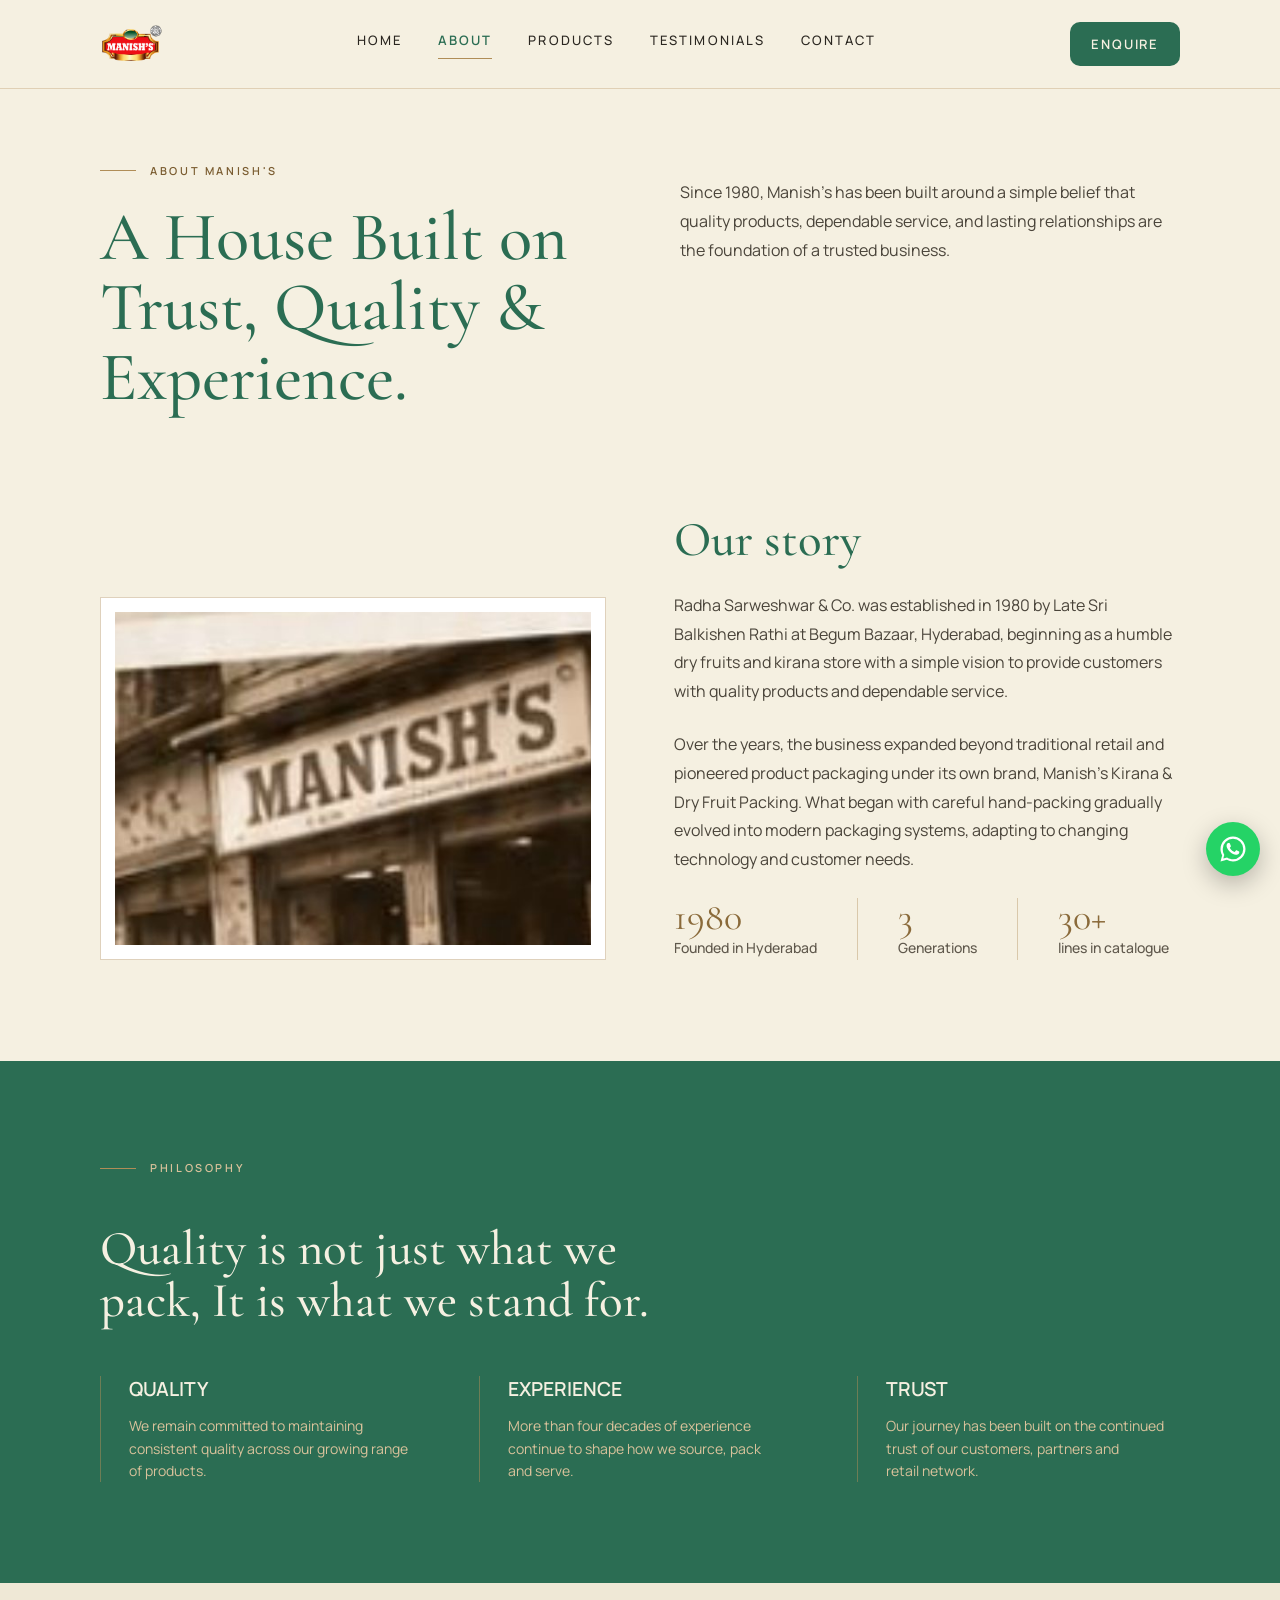
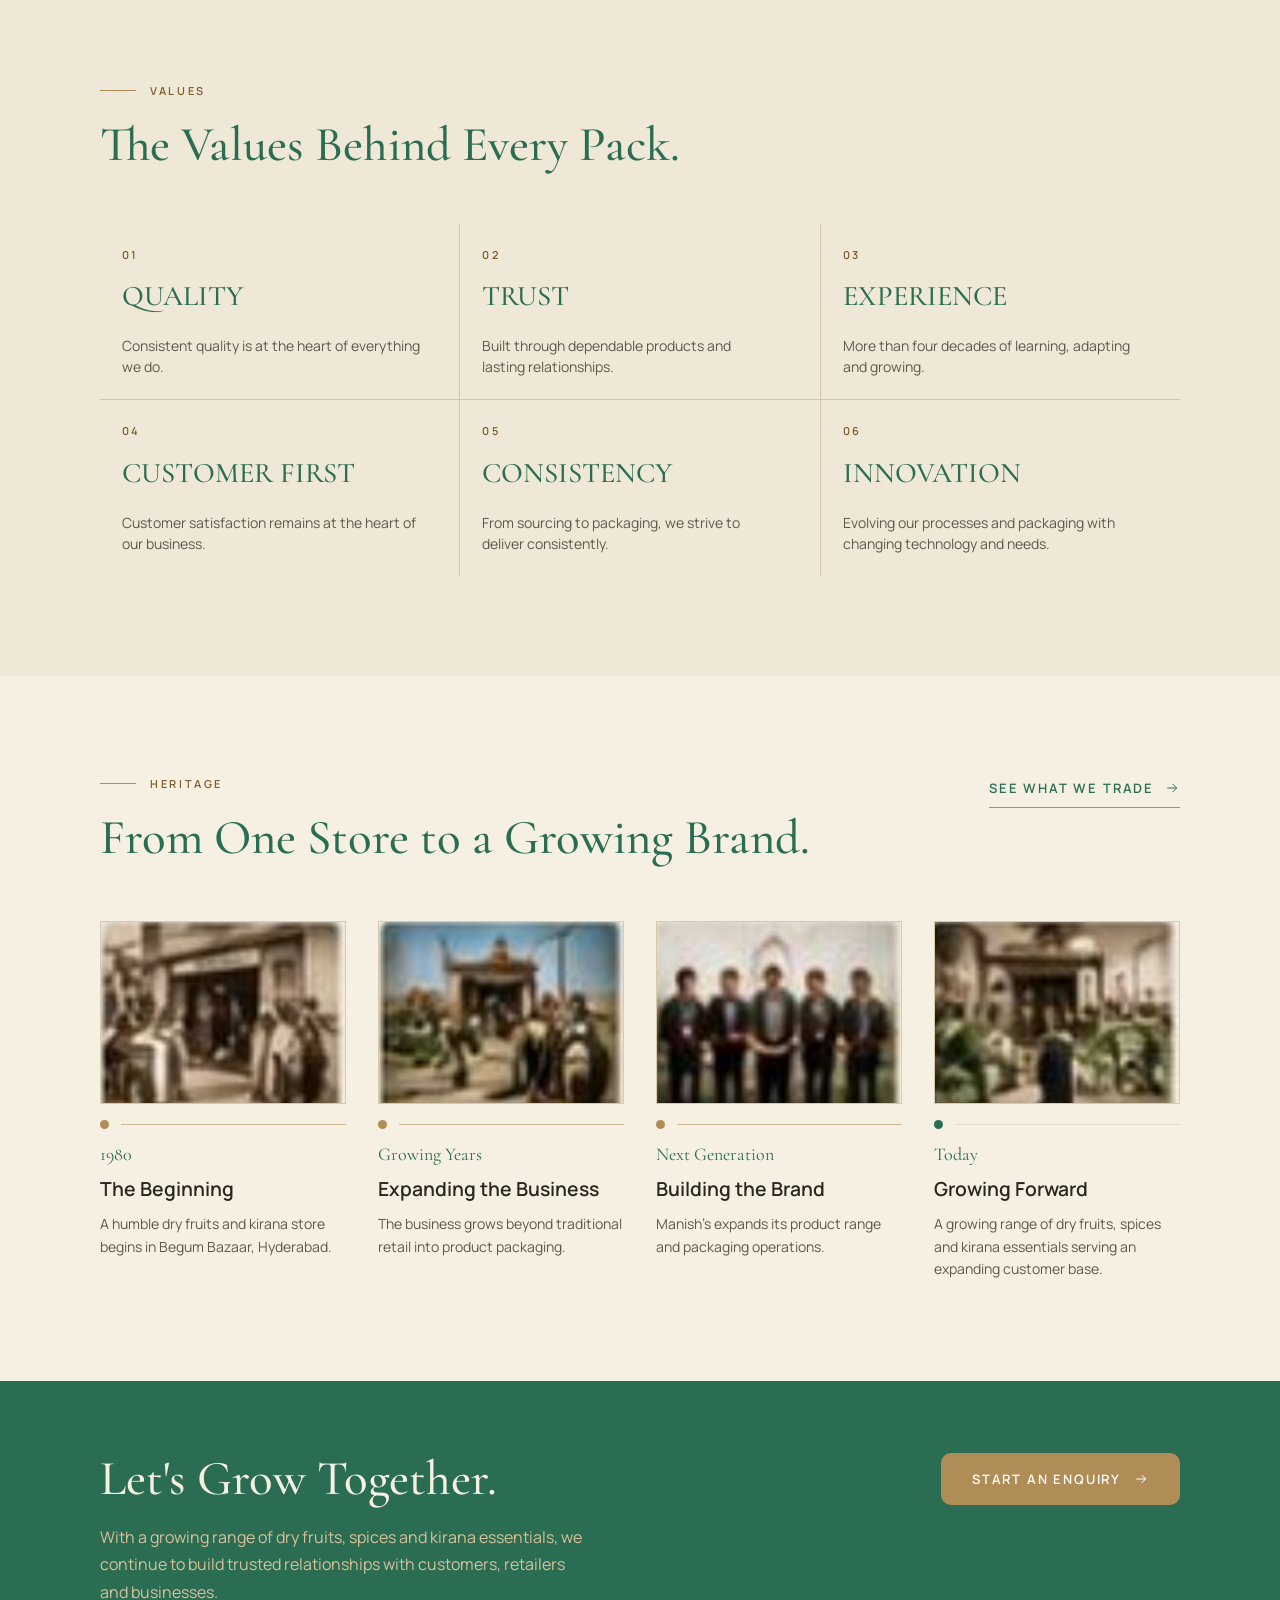
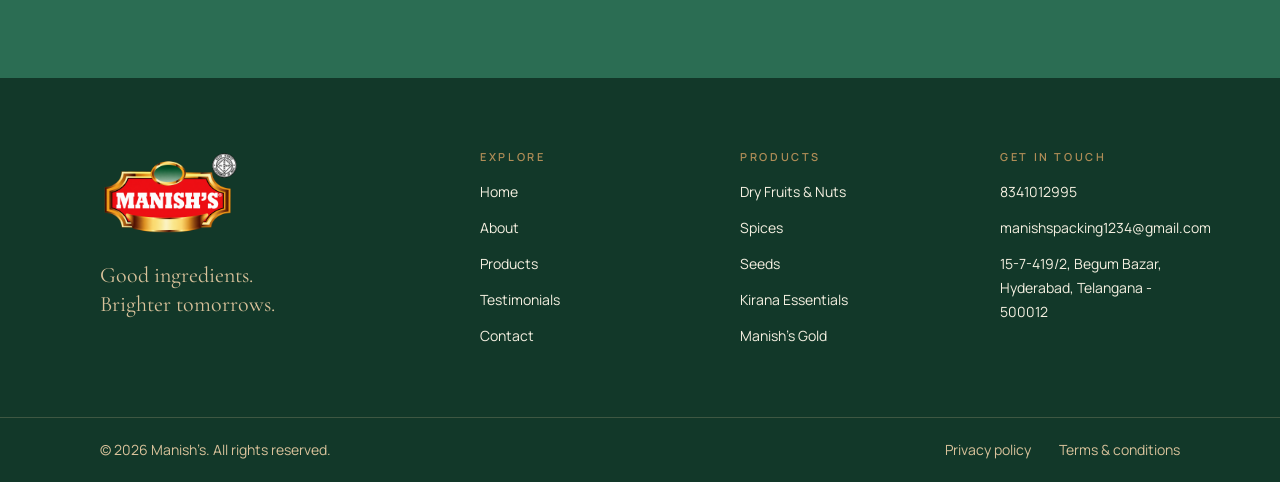
==== commit 238dfd73: "update" ====
--- a/about.html
+++ b/about.html
@@ -3,13 +3,13 @@
 <head>
 <meta charset="utf-8">
 <meta name="viewport" content="width=device-width, initial-scale=1">
-<title>About — Manish's</title>
+<title>About - Manish's</title>
 <meta name="description" content="One shop in 1993, three generations on: how Manish's buys, grades and labels the ingredients it sells.">
 <meta property="og:title" content="About — Manish's">
 <meta property="og:description" content="One shop in 1993, three generations on: how Manish's buys, grades and labels the ingredients it sells.">
 <meta property="og:type" content="website">
 <meta name="theme-color" content="#1e5841">
-<link rel="icon" href="assets/img/logo-label.png">
+<link rel="icon" href="assets/img/Logo.png">
 <link rel="preconnect" href="https://fonts.googleapis.com">
 <link rel="preconnect" href="https://fonts.gstatic.com" crossorigin>
 <link href="https://fonts.googleapis.com/css2?family=Cormorant+Garamond:wght@400;500;600&family=Manrope:wght@400;500;600;700&display=swap" rel="stylesheet">
@@ -20,7 +20,7 @@
 <header class="site-header">
   <div class="container site-header__inner">
     <a class="brand" href="index.html" aria-label="Manish's — home">
-      <img src="assets/img/logo-label.png" alt="Manish's" width="140" height="107">
+      <img src="assets/img/Logo.png" alt="Manish's" width="140" height="107">
     </a>
     <nav class="nav" aria-label="Primary"><a class="nav__link" href="index.html">Home</a><a class="nav__link" href="about.html" aria-current="page">About</a><a class="nav__link" href="products.html">Products</a><a class="nav__link" href="testimonials.html">Testimonials</a><a class="nav__link" href="contact.html">Contact</a></nav>
     <div class="header__actions">
@@ -53,9 +53,10 @@
   <div class="container page-head__inner">
     <div class="stack" style="--gap:1.625rem">
       <p class="eyebrow">About Manish's</p>
-      <h1>A house built on<br>one simple belief.</h1>
-    </div>
-    <p class="page-head__lede">Bring pure, honest ingredients to every home. That belief opened a single shop in 1993, and it still decides what we buy, what we refuse, and whose name we are willing to put on a pack.</p>
+      <h1>A House Built on
+        <br>Trust, Quality & Experience.</h1>
+    </div>
+    <p class="page-head__lede">Since 1980, Manish’s has been built around a simple belief that quality products, dependable service, and lasting relationships are the foundation of a trusted business.</p>
   </div>
 </section>
 
@@ -64,11 +65,11 @@
     <div class="framed"><img src="assets/img/heritage-shop.jpg" alt="The original Manish's shopfront" loading="lazy"></div>
     <div class="stack" style="--gap:1.5rem">
       <h2>Our story</h2>
-      <p style="color:var(--ink-soft);line-height:1.8">The first counter held a handful of lines &mdash; raisins, almonds, jeera &mdash; and a rule that nothing went out that we would not cook with ourselves. Word travelled the way it does in a trade town: slowly, then all at once.</p>
-      <p style="color:var(--ink-soft);line-height:1.8">Three generations on, the counter has become a catalogue of dried fruits, nuts, seeds, spices and pantry essentials moving in ten-kilo cartons and four-hundred-gram packs. The rule has not moved at all.</p>
+      <p style="color:var(--ink-soft);line-height:1.8">Radha Sarweshwar & Co. was established in 1980 by Late Sri Balkishen Rathi at Begum Bazaar, Hyderabad, beginning as a humble dry fruits and kirana store with a simple vision to provide customers with quality products and dependable service.</p>
+      <p style="color:var(--ink-soft);line-height:1.8">Over the years, the business expanded beyond traditional retail and pioneered product packaging under its own brand, Manish’s Kirana & Dry Fruit Packing. What began with careful hand-packing gradually evolved into modern packaging systems, adapting to changing technology and customer needs.</p>
       <div class="stats stats--divided">
-        <div class="stat"><span class="stat__num" style="font-size:2.375rem">1993</span><span class="stat__label">first shop opened</span></div>
-        <div class="stat"><span class="stat__num" style="font-size:2.375rem">3</span><span class="stat__label">generations trading</span></div>
+        <div class="stat"><span class="stat__num" style="font-size:2.375rem">1980</span><span class="stat__label">Founded in Hyderabad</span></div>
+        <div class="stat"><span class="stat__num" style="font-size:2.375rem">3</span><span class="stat__label">Generations</span></div>
         <div class="stat"><span class="stat__num" style="font-size:2.375rem">30+</span><span class="stat__label">lines in catalogue</span></div>
       </div>
     </div>
@@ -78,11 +79,11 @@
 <section class="section section--emerald">
   <div class="container stack reveal" style="--gap:3rem">
     <p class="eyebrow">Philosophy</p>
-    <h2 style="max-width:62.5rem">We would rather lose an order than send out something we would not put in our own kitchen.</h2>
+    <h2 style="max-width:62.5rem">Quality is not just what we pack, It is what we stand for.</h2>
     <div class="grid grid--3" style="gap:3.5rem">
-      <div class="feature"><h5>Buy at origin</h5><p>Figs and dates from the Gulf, hazelnuts from T&uuml;rkiye, cashews from Vietnam and India &mdash; chosen crop by crop, not by catalogue.</p></div>
-      <div class="feature"><h5>Grade by hand</h5><p>Size, colour and softness are judged by people who have judged them for decades. Machines help; they do not decide.</p></div>
-      <div class="feature"><h5>Say what is inside</h5><p>Origin, grade and packing printed plainly. A buyer should never have to ask what they are actually getting.</p></div>
+      <div class="feature"><h5>QUALITY</h5><p>We remain committed to maintaining consistent quality across our growing range of products.</p></div>
+      <div class="feature"><h5>EXPERIENCE</h5><p>More than four decades of experience continue to shape how we source, pack and serve.</p></div>
+      <div class="feature"><h5>TRUST</h5><p>Our journey has been built on the continued trust of our customers, partners and retail network.</p></div>
     </div>
   </div>
 </section>
@@ -92,20 +93,18 @@
     <div class="section-head section-head--row reveal">
       <div class="stack" style="--gap:1.375rem">
         <p class="eyebrow">Values</p>
-        <h2>Seven words we are held to.</h2>
-      </div>
-      <p style="max-width:23.75rem;font-size:var(--fs-small);color:var(--ink-muted)">They sit on every pack and every invoice. They are also the questions we ask before a consignment is accepted.</p>
+        <h2>The Values Behind Every Pack.</h2>
+      </div>
+      <!-- <p style="max-width:23.75rem;font-size:var(--fs-small);color:var(--ink-muted)">They sit on every pack and every invoice. They are also the questions we ask before a consignment is accepted.</p> -->
     </div>
     <div class="values reveal">
-      <div class="value"><span class="value__n">01</span><div class="stack" style="--gap:0.375rem"><h4>Quality</h4><p>The grade we promised, every consignment.</p></div></div>
-      <div class="value"><span class="value__n">02</span><div class="stack" style="--gap:0.375rem"><h4>Purity</h4><p>Sortex clean. Nothing added that need not be.</p></div></div>
-      <div class="value"><span class="value__n">03</span><div class="stack" style="--gap:0.375rem"><h4>Experience</h4><p>Three decades of knowing a good crop from a passable one.</p></div></div>
-      <div class="value"><span class="value__n">04</span><div class="stack" style="--gap:0.375rem"><h4>Trust</h4><p>Buyers who have not needed a second supplier since 1993.</p></div></div>
-      <div class="value"><span class="value__n">05</span><div class="stack" style="--gap:0.375rem"><h4>Fine ingredients</h4><p>Chosen for the cook, not the spreadsheet.</p></div></div>
-      <div class="value"><span class="value__n">06</span><div class="stack" style="--gap:0.375rem"><h4>Authenticity</h4><p>The origin on the label is the origin in the carton.</p></div></div>
-      <div class="value"><span class="value__n">07</span><div class="stack" style="--gap:0.375rem"><h4>Excellence</h4><p>Better this crop than last. Every year.</p></div></div>
-      <div class="value value--accent"><span class="value__n">In short</span><p>Good ingredients. Brighter tomorrows.</p></div>
-    </div>
+      <div class="value"><span class="value__n">01</span><div class="stack" style="--gap:1.375rem"><h4>QUALITY</h4><p>Consistent quality is at the heart of everything we do.</p></div></div>
+      <div class="value"><span class="value__n">02</span><div class="stack" style="--gap:1.375rem"><h4>TRUST</h4><p>Built through dependable products and lasting relationships.</p></div></div>
+      <div class="value"><span class="value__n">03</span><div class="stack" style="--gap:1.375rem"><h4>EXPERIENCE</h4><p>More than four decades of learning, adapting and growing.</p></div></div>
+      <div class="value"><span class="value__n">04</span><div class="stack" style="--gap:1.375rem"><h4>CUSTOMER FIRST</h4><p>Customer satisfaction remains at the heart of our business.</p></div></div>
+      <div class="value"><span class="value__n">05</span><div class="stack" style="--gap:1.375rem"><h4>CONSISTENCY</h4><p>From sourcing to packaging, we strive to deliver consistently.</p></div></div>
+      <div class="value"><span class="value__n">06</span><div class="stack" style="--gap:1.375rem"><h4>INNOVATION</h4><p>Evolving our processes and packaging with changing technology and needs.</p></div></div>
+     </div>
   </div>
 </section>
 
@@ -114,15 +113,15 @@
     <div class="section-head section-head--row reveal">
       <div class="stack" style="--gap:1.375rem">
         <p class="eyebrow">Heritage</p>
-        <h2>Built on trust. Growing together.</h2>
+        <h2>From One Store to a Growing Brand.</h2>
       </div>
       <a class="link-arrow" href="products.html">See what we trade <svg width="16" height="16" viewBox="0 0 24 24" fill="none" stroke="currentColor" stroke-width="1.5" aria-hidden="true"><path d="M5 12h14M13 6l6 6-6 6"/></svg></a>
     </div>
     <div class="timeline reveal">
-      <div class="timeline__item"><img src="assets/img/journey-1.jpg" alt="The first Manish's shop, 1993" loading="lazy"><div class="timeline__rule"><span class="timeline__dot"></span><span class="timeline__line"></span></div><span class="timeline__year">1993</span><h5>The beginning</h5><p>One shop, one counter, a short list of lines and a rule about what leaves it.</p></div>
-      <div class="timeline__item"><img src="assets/img/journey-2.jpg" alt="Expanding to new markets in the 2000s" loading="lazy"><div class="timeline__rule"><span class="timeline__dot"></span><span class="timeline__line"></span></div><span class="timeline__year">2000s</span><h5>Expanding reach</h5><p>Wholesale routes open. The catalogue grows into nuts, seeds and essentials.</p></div>
-      <div class="timeline__item"><img src="assets/img/journey-3.jpg" alt="The next generation joins the business" loading="lazy"><div class="timeline__rule"><span class="timeline__dot"></span><span class="timeline__line"></span></div><span class="timeline__year">2010s</span><h5>A new generation</h5><p>Branded retail packs, sortex cleaning, and origins named on the label.</p></div>
-      <div class="timeline__item"><img src="assets/img/journey-4.jpg" alt="Manish's today" loading="lazy"><div class="timeline__rule"><span class="timeline__dot"></span><span class="timeline__line"></span></div><span class="timeline__year">Today</span><h5>A brighter tomorrow</h5><p>Bulk and retail, kitchens and businesses, the same counter rule.</p></div>
+      <div class="timeline__item"><img src="assets/img/journey-1.jpg" alt="The first Manish's shop, 1993" loading="lazy"><div class="timeline__rule"><span class="timeline__dot"></span><span class="timeline__line"></span></div><span class="timeline__year">1980</span><h5>The Beginning</h5><p>A humble dry fruits and kirana store begins in Begum Bazaar, Hyderabad.</p></div>
+      <div class="timeline__item"><img src="assets/img/journey-2.jpg" alt="Expanding to new markets in the 2000s" loading="lazy"><div class="timeline__rule"><span class="timeline__dot"></span><span class="timeline__line"></span></div><span class="timeline__year">Growing Years</span><h5>Expanding the Business</h5><p>The business grows beyond traditional retail into product packaging.</p></div>
+      <div class="timeline__item"><img src="assets/img/journey-3.jpg" alt="The next generation joins the business" loading="lazy"><div class="timeline__rule"><span class="timeline__dot"></span><span class="timeline__line"></span></div><span class="timeline__year">Next Generation</span><h5>Building the Brand</h5><p>Manish’s expands its product range and packaging operations.</p></div>
+      <div class="timeline__item"><img src="assets/img/journey-4.jpg" alt="Manish's today" loading="lazy"><div class="timeline__rule"><span class="timeline__dot"></span><span class="timeline__line"></span></div><span class="timeline__year">Today</span><h5>Growing Forward</h5><p>A growing range of dry fruits, spices and kirana essentials serving an expanding customer base.</p></div>
     </div>
   </div>
 </section>
@@ -130,8 +129,8 @@
 <section class="cta-band cta-band--row">
   <div class="container cta-band__body reveal">
     <div class="stack" style="--gap:1.125rem">
-      <h2>Come and see how we pick a crop.</h2>
-      <p>Samples, grades and packing options &mdash; tell us what your kitchen or business needs and we will send the right ones.</p>
+      <h2>Let's Grow Together.</h2>
+      <p>With a growing range of dry fruits, spices and kirana essentials, we continue to build trusted relationships with customers, retailers and businesses.</p>
     </div>
     <a class="btn btn--gold" href="contact.html">Start an enquiry <svg width="16" height="16" viewBox="0 0 24 24" fill="none" stroke="currentColor" stroke-width="1.5" aria-hidden="true"><path d="M5 12h14M13 6l6 6-6 6"/></svg></a>
   </div>
@@ -141,7 +140,7 @@
 <footer class="site-footer">
   <div class="container footer__grid">
     <div class="footer__mark">
-      <img src="assets/img/logo-crest.png" alt="Manish's">
+      <img src="assets/img/Logo.png" alt="Manish's">
       <p class="footer__tagline">Good ingredients.<br>Brighter tomorrows.</p>
     </div>
     <div>
@@ -155,20 +154,22 @@
       </ul>
     </div>
     <div>
+      <span class="footer__title">PRODUCTS</span>
+      <ul class="footer__list">
+        <li><a href="index.html">Dry Fruits & Nuts</a></li>
+        <li><a href="about.html">Spices</a></li>
+        <li><a href="products.html">Seeds</a></li>
+        <li><a href="testimonials.html">Kirana Essentials</a></li>
+        <li><a href="contact.html">Manish's Gold</a></li>
+      </ul>
+    </div>
+    <div>
       <span class="footer__title">Get in touch</span>
       <ul class="footer__list">
-        <li><a data-site-link="phone" href="contact.html"><span data-site="phone"></span></a></li>
-        <li><a data-site-link="email" href="contact.html"><span data-site="email"></span></a></li>
-        <li><span data-site="address"></span></li>
+        <li><a data-site-link="phone" href="contact.html"><span data-site="phone">8341012995</span></a></li>
+        <li><a data-site-link="email" href="contact.html"><span data-site="email">manishspacking1234@gmail.com</span></a></li>
+        <li><span data-site="address">15-7-419/2, Begum Bazar, Hyderabad, Telangana - 500012</span></li>
       </ul>
-    </div>
-    <div>
-      <span class="footer__title">Follow</span>
-      <div class="socials">
-        <a href="#" data-social="instagram" aria-label="Instagram"><svg width="18" height="18" viewBox="0 0 24 24" fill="none" stroke="currentColor" stroke-width="1.4" aria-hidden="true"><rect x="3" y="3" width="18" height="18" rx="5"/><circle cx="12" cy="12" r="4"/><circle cx="17.2" cy="6.8" r="1"/></svg></a>
-        <a href="#" data-social="facebook" aria-label="Facebook"><svg width="18" height="18" viewBox="0 0 24 24" fill="none" stroke="currentColor" stroke-width="1.4" aria-hidden="true"><path d="M14 8h3V4h-3a4 4 0 00-4 4v2H7v4h3v6h4v-6h3l1-4h-4v-2a1 1 0 011-1z"/></svg></a>
-        <a href="#" data-social="linkedin" aria-label="LinkedIn"><svg width="18" height="18" viewBox="0 0 24 24" fill="none" stroke="currentColor" stroke-width="1.4" aria-hidden="true"><rect x="3" y="3" width="18" height="18"/><path d="M7 10v7M7 7v.01M11 17v-4a2 2 0 014 0v4"/></svg></a>
-      </div>
     </div>
   </div>
   <div class="container footer__bar">
@@ -212,7 +213,7 @@
       </div>
       <div class="stack" style="--gap:0.75rem">
         <a class="btn btn--primary btn--block" data-gate-continue href="products.html">Continue <svg width="16" height="16" viewBox="0 0 24 24" fill="none" stroke="currentColor" stroke-width="1.5" aria-hidden="true"><path d="M5 12h14M13 6l6 6-6 6"/></svg></a>
-        <a class="btn btn--ghost btn--block" href="#" data-brochure><svg width="17" height="17" viewBox="0 0 24 24" fill="none" stroke="currentColor" stroke-width="1.5" aria-hidden="true"><path d="M12 3v12M7.5 11l4.5 4.5 4.5-4.5M4 20h16"/></svg>Download the brochure</a>
+        <a class="btn btn--ghost btn--block" href="https://drive.google.com/file/d/1Wv7-KLchMu80b-bb1kwEi6FxfUnyIcOr/view" target="_blank" rel="noopener" data-brochure><svg width="17" height="17" viewBox="0 0 24 24" fill="none" stroke="currentColor" stroke-width="1.5" aria-hidden="true"><path d="M12 3v12M7.5 11l4.5 4.5 4.5-4.5M4 20h16"/></svg>Download the brochure</a>
       </div>
     </div>
   </div>
@@ -221,4 +222,4 @@
 <script src="assets/js/data.js"></script>
 <script src="assets/js/main.js"></script>
 </body>
-</html>
+</html>
--- a/assets/css/style.css
+++ b/assets/css/style.css
@@ -8,9 +8,9 @@
 
 :root {
   /* brand */
-  --emerald:        #1e5841;
-  --emerald-deep:   #143d2d;
-  --emerald-hover:  #174432;
+  --emerald:        #2b6d53;
+  --emerald-deep:   rgb(18, 56, 41);
+  --emerald-hover:  #133f2d;
   --gold:           #b08d57;   /* lines + fills only — fails contrast as small text */
   --gold-text:      #7a5c30;   /* small text on ivory — 5.4:1 */
   --gold-display:   #8a6a3a;   /* large display type on ivory — 4.3:1 */
@@ -50,6 +50,8 @@
   --shadow-lift: 0 12px 28px rgba(20, 61, 45, 0.12);
   --shadow-modal: 0 24px 64px rgba(20, 61, 45, 0.32);
 
+  --radius-card: 10px;
+
   --ease: cubic-bezier(0.22, 0.61, 0.36, 1);
 }
 
@@ -120,6 +122,11 @@
 .grid { display: grid; gap: 1.75rem; grid-template-columns: repeat(var(--cols, 1), minmax(0, 1fr)); }
 @media (min-width: 40rem)  { .grid { --cols: 2; } .grid--2up { --cols: 2; } }
 @media (min-width: 64rem)  { .grid--3 { --cols: 3; } .grid--4 { --cols: 4; } }
+/* explicit 2×2 on small screens (rather than a single stacked column) for cards that read well as pairs */
+.grid--cat2 { --cols: 2; gap: 1rem 1.25rem; }
+@media (min-width: 30rem)  { .grid--cat2 { gap: 1.75rem; } }
+@media (min-width: 64rem)  { .grid--cat2.grid--4 { --cols: 4; } }
+@media (min-width: 64rem)  { .grid--cat2.grid--5 { --cols: 5; } }
 
 .split { display: grid; gap: clamp(2rem, 1rem + 4vw, 5rem); align-items: center; }
 @media (min-width: 64rem) { .split { grid-template-columns: var(--split, 1fr 1fr); } }
@@ -146,7 +153,7 @@
 /* buttons */
 .btn {
   display: inline-flex; align-items: center; justify-content: center; gap: 0.75rem;
-  min-height: 52px; padding: 0 1.875rem; border: 1px solid transparent;
+  min-height: 52px; padding: 0 1.875rem; border: 1px solid transparent; border-radius: var(--radius-card);
   font-family: var(--sans); font-size: var(--fs-ui); font-weight: 600;
   letter-spacing: 0.14em; text-transform: uppercase; text-decoration: none;
   cursor: pointer; transition: background-color 0.2s var(--ease), color 0.2s var(--ease), border-color 0.2s var(--ease);
@@ -156,7 +163,7 @@
 
 .btn--primary { background: var(--emerald); color: var(--ivory); }
 .btn--primary:hover { background: var(--emerald-deep); color: var(--ivory); }
-.btn--gold { background: var(--gold); color: #1a1a15; }
+.btn--gold { background: var(--gold); color: #fff; }
 .btn--gold:hover { background: var(--gold-display); color: var(--ivory); }
 .btn--ghost { border-color: var(--emerald); color: var(--emerald); background: transparent; }
 .btn--ghost:hover { background: var(--emerald); color: var(--ivory); }
@@ -254,7 +261,7 @@
 @media (min-width: 64rem) { .hero { grid-template-columns: 44% 1fr; align-items: stretch; min-height: 42rem; } }
 .hero__text { padding: clamp(2.5rem, 1.5rem + 5vw, 6rem) var(--gutter); display: flex; flex-direction: column; justify-content: center; gap: 1.75rem; order: 2; }
 @media (min-width: 64rem) { .hero__text { order: 1; padding-right: 3.5rem; margin-left: auto; max-width: 40rem; } }
-.hero__text h1 { color: var(--ivory); }
+.hero__text h1 { color: var(--ivory); font-size: 60px; }
 .hero__lede { max-width: 30rem; }
 .hero__actions { display: flex; flex-wrap: wrap; gap: 1rem; margin-top: 0.5rem; }
 .hero__media { position: relative; order: 1; overflow: hidden; min-height: 15rem; }
@@ -266,6 +273,9 @@
     background: linear-gradient(to right, var(--emerald), rgba(30, 88, 65, 0));
   }
 }
+@media (max-width : 780px){
+  .hero__text h1 { color: var(--ivory); font-size: 40px; }
+}
 
 /* page header */
 .page-head { padding-block: clamp(2.5rem, 1.5rem + 4vw, 6.25rem) 0; }
@@ -291,6 +301,44 @@
 .framed { padding: 0.875rem; background: var(--white); border: 1px solid rgba(176, 141, 87, 0.4); }
 .framed img { width: 100%; height: clamp(12rem, 8rem + 16vw, 23.75rem); object-fit: cover; }
 
+/* stacked-photo rotator: several photos fanned like prints, the front one changing on a timer */
+.photo-stack {
+  position: relative;
+  width: 100%;
+  max-width: 26rem;
+  height: clamp(14rem, 9rem + 18vw, 25rem);
+  margin-inline: auto;
+}
+.photo-stack__item {
+  position: absolute;
+  inset: 0;
+  margin: 0;
+  padding: 0.75rem 0.75rem 2.25rem;
+  background: var(--white);
+  border: 1px solid rgba(176, 141, 87, 0.4);
+  box-shadow: 0 1.5rem 2.75rem -1.25rem rgba(42, 38, 32, 0.32);
+  opacity: 0;
+  z-index: 1;
+  pointer-events: none;
+  transform: rotate(7deg) scale(0.86) translate(1.25rem, 1.5rem);
+  transition: transform 1.1s cubic-bezier(.22, .7, 0, 1), opacity 0.7s ease;
+  will-change: transform, opacity;
+}
+.photo-stack__item img { width: 100%; height: 100%; object-fit: cover; display: block; }
+.photo-stack__item figcaption {
+  position: absolute; left: 0.75rem; right: 0.75rem; bottom: 0.7rem;
+  font-family: var(--display); font-style: italic; color: var(--ink-soft);
+  font-size: clamp(0.9rem, 0.8rem + 0.3vw, 1.0625rem); text-align: center;
+}
+.photo-stack__item:first-of-type { opacity: 1; z-index: 4; transform: rotate(-2deg) scale(1) translate(0, 0); } /* shows even if JS never runs */
+.photo-stack__item.is-front { opacity: 1; z-index: 4; pointer-events: auto; transform: rotate(-2deg) scale(1) translate(0, 0); }
+.photo-stack__item.is-next  { opacity: 1; z-index: 3; transform: rotate(4.5deg) scale(0.93) translate(1rem, 0.7rem); }
+.photo-stack__item.is-back  { opacity: 1; z-index: 2; transform: rotate(-6deg) scale(0.87) translate(-0.85rem, 1.2rem); }
+.photo-stack__item.is-hidden { opacity: 0; z-index: 1; transform: rotate(7deg) scale(0.86) translate(1.25rem, 1.5rem); }
+@media (prefers-reduced-motion: reduce) {
+  .photo-stack__item { transition: opacity 0.6s ease; }
+}
+
 /* stats */
 .stats { display: flex; flex-wrap: wrap; gap: 1.5rem 2.5rem; }
 .stat { display: flex; flex-direction: column; }
@@ -306,13 +354,21 @@
 @media (min-width: 48rem) { .feature-grid { grid-template-columns: repeat(2, minmax(0, 1fr)); gap: 3rem 3.5rem; } }
 
 /* category cards */
-.cat-card { display: flex; flex-direction: column; background: var(--ivory); border: 1px solid var(--rule); text-decoration: none; transition: transform 0.28s var(--ease), box-shadow 0.28s var(--ease); }
+.cat-card { display: flex; flex-direction: column; background: var(--ivory); border: 1px solid var(--rule); text-decoration: none; transition: transform 0.28s var(--ease), box-shadow 0.28s var(--ease); border-radius: var(--radius-card); }
 .cat-card:hover { transform: translateY(-4px); box-shadow: var(--shadow-lift); }
-.cat-card__media { aspect-ratio: 1 / 1; display: grid; place-items: center; background: var(--white); overflow: hidden; }
+.cat-card__media { aspect-ratio: 4 / 3; display: grid; place-items: center; background: var(--white); overflow: hidden;  border-radius: var(--radius-card);}
 .cat-card__media img { width: 100%; height: 100%; object-fit: cover; }
-.cat-card__media img.is-cutout { width: 62%; height: auto; object-fit: contain; }
+.cat-card__media img.is-cutout { max-width: 62%; max-height: 82%; width: auto; height: auto; object-fit: contain; }
 .cat-card__body { padding: 1.5rem; display: flex; flex-direction: column; gap: 0.5rem; }
-.cat-card__body p { font-size: var(--fs-small); line-height: 1.5; color: var(--ink-muted); }
+.cat-card__body h4 {
+  font-size: clamp(0.9375rem, 0.6rem + 1vw, 1.375rem);
+  white-space: nowrap; overflow: hidden; text-overflow: ellipsis;
+}
+.cat-card__body p {
+  font-size: var(--fs-small); line-height: 1.5; color: var(--ink-muted);
+  display: -webkit-box; -webkit-line-clamp: 4; -webkit-box-orient: vertical;
+  overflow: hidden; min-height: calc(1.5em * 4);
+}
 
 /* on a phone the category cards read better lying down */
 @media (max-width: 39.99rem) {
@@ -321,17 +377,37 @@
   .cat-card__media img.is-cutout { width: 78%; }
   .cat-card__body { justify-content: center; padding: 1.125rem 1.25rem; }
   .cat-card__body h3 { font-size: 1.625rem; }
+
+  /* the homepage category grid sits two-up even on a phone, so its cards stay
+     upright (photo over text) rather than the horizontal row used elsewhere */
+  .grid--cat2 .cat-card { flex-direction: column; align-items: stretch; }
+  .grid--cat2 .cat-card__media { width: auto; flex-shrink: initial; aspect-ratio: 4 / 3; }
+  .grid--cat2 .cat-card__media img.is-cutout { max-width: 62%; max-height: 82%; }
+  .grid--cat2 .cat-card__body { justify-content: flex-start; padding: 1rem 1.125rem 1.25rem; gap: 0.375rem; }
+  .grid--cat2 .cat-card__body h3 { font-size: 1.1875rem; }
+  .grid--cat2 .cat-card__body p { font-size: 0.8125rem; }
+
+  /* the catalogue page's per-category grid sits two-up on a phone too, so give
+     the product cards a compact size to match instead of the full-width card */
+  .grid--cat2 .product-card__media { padding: 0.75rem; }
+  .grid--cat2 .product-card__body { padding: 0.875rem 0.875rem 1rem; gap: 0.25rem; }
+  .grid--cat2 .product-card__body h3 { font-size: 1.125rem; }
+  .grid--cat2 .product-card__body p { font-size: 0.75rem; }
+  .grid--cat2 .product-card__foot { font-size: 0.6875rem; flex-wrap: wrap; row-gap: 0.25rem; }
+  .grid--cat2 .chip { font-size: 0.5625rem; left: 0.625rem; top: 0.625rem; }
+  .grid--cat2 .placeholder { min-height: 8rem; padding: 1rem; }
 }
 
 /* product card */
 .product-card {
   display: flex; flex-direction: column; background: var(--white);
   border: 1px solid var(--rule); text-decoration: none; overflow: hidden;
+  border-radius: var(--radius-card);
   transition: transform 0.28s var(--ease), box-shadow 0.28s var(--ease), border-color 0.28s var(--ease);
 }
 .product-card:hover { transform: translateY(-4px); box-shadow: var(--shadow-lift); border-color: var(--gold); }
-.product-card__media { position: relative; aspect-ratio: 4 / 3; display: grid; place-items: center; background: var(--ivory-tint); padding: 1.25rem; }
-.product-card__media img { max-height: 100%; width: auto; object-fit: contain; transition: transform 0.35s var(--ease); }
+.product-card__media { position: relative; aspect-ratio: 16 / 10; display: grid; place-items: center; background: var(--ivory-tint); padding: 1.25rem; }
+.product-card__media img { max-width: 72%; max-height: 82%; width: auto; height: auto; object-fit: contain; transition: transform 0.35s var(--ease); }
 .product-card:hover .product-card__media img { transform: scale(1.05); }
 .chip {
   position: absolute; left: 0.875rem; top: 0.875rem;
@@ -362,7 +438,7 @@
 .filters { display: flex; flex-wrap: wrap; gap: 0.625rem; }
 .filter {
   min-height: 44px; padding: 0 1.375rem; display: inline-flex; align-items: center;
-  background: transparent; border: 1px solid rgba(176, 141, 87, 0.6); color: var(--ink);
+  background: transparent; border: 1px solid rgba(176, 141, 87, 0.6); border-radius: var(--radius-card); color: var(--ink);
   font-family: var(--sans); font-size: 0.75rem; font-weight: 500; letter-spacing: 0.12em;
   text-transform: uppercase; cursor: pointer; transition: background-color 0.2s var(--ease), color 0.2s var(--ease);
 }
@@ -375,6 +451,13 @@
   padding-bottom: 1.25rem; margin-bottom: 2.25rem; border-bottom: 1px solid rgba(176, 141, 87, 0.45);
 }
 .catalogue-group__count { font-size: var(--fs-small); font-weight: 500; color: var(--ink-muted); }
+.catalogue-group__head-right { display: flex; align-items: baseline; gap: 1.25rem; flex-shrink: 0; }
+.catalogue-group__head .view-all {
+  appearance: none; -webkit-appearance: none; border: 0; padding: 0; margin: 0;
+  background: none; cursor: pointer; font-family: inherit;
+  text-decoration: underline; text-decoration-color: var(--gold); text-underline-offset: 5px;
+}
+.catalogue-group__head .view-all:hover { text-decoration-color: var(--emerald); }
 .catalogue-empty { padding: 3rem 0; text-align: center; color: var(--ink-muted); }
 
 /* timeline */
@@ -387,12 +470,16 @@
 .timeline__item:last-child .timeline__dot { background: var(--emerald); }
 .timeline__line { flex-grow: 1; height: 1px; background: var(--rule-strong); }
 .timeline__item:last-child .timeline__line { background: rgba(176, 141, 87, 0.2); }
-.timeline__year { font-family: var(--display); font-size: 1.875rem; line-height: 1.1; color: var(--emerald); }
+.timeline__year { font-family: var(--display); font-size: 18px; line-height: 1.1; color: var(--emerald); }
 .timeline__item p { font-size: var(--fs-small); line-height: 1.6; color: var(--ink-muted); }
+.timeline__item p:nth-of-type(2) {
+  display: -webkit-box; -webkit-line-clamp: 4; -webkit-box-orient: vertical;
+  overflow: hidden; min-height: calc(1.6em * 4);
+}
 
 /* values */
 .values { display: grid; gap: 1px; background: rgba(176, 141, 87, 0.4); grid-template-columns: repeat(2, minmax(0, 1fr)); }
-@media (min-width: 64rem) { .values { grid-template-columns: repeat(4, minmax(0, 1fr)); } }
+@media (min-width: 64rem) { .values { grid-template-columns: repeat(3, minmax(0, 1fr)); } }
 .value { background: var(--ivory-deep); padding: 1.375rem; min-height: 10rem; display: flex; flex-direction: column; justify-content: space-between; gap: 1rem; }
 .value__n { font-size: var(--fs-eyebrow); font-weight: 600; letter-spacing: 0.2em; text-transform: uppercase; color: var(--gold-text); }
 .value p { font-size: var(--fs-small); line-height: 1.5; color: var(--ink-muted); }
@@ -421,8 +508,19 @@
 /* product detail */
 .pdp { display: grid; gap: clamp(2rem, 1rem + 4vw, 5rem); align-items: start; }
 @media (min-width: 64rem) { .pdp { grid-template-columns: 42% 1fr; } }
-.pdp__figure { background: var(--white); border: 1px solid var(--rule); display: grid; place-items: center; padding: 2rem; aspect-ratio: 7 / 6; }
-.pdp__figure img { max-height: 100%; width: auto; object-fit: contain; }
+.pdp__gallery { display: flex; flex-direction: row-reverse; gap: 0.75rem; }
+.pdp__figure { flex: 1; min-width: 0; background: transparent; border: none; display: grid; place-items: center; padding: 1rem; aspect-ratio: 7 / 6; max-height: 320px; }
+.pdp__figure img { max-height: 80%; max-width: 100%; width: auto; object-fit: contain; }
+
+.pdp__thumbs { display: flex; flex-direction: column; gap: 0.75rem; flex-shrink: 0; }
+.pdp__thumb { width: 4rem; height: 4rem; padding: 0.35rem; border: 1px solid var(--rule); border-radius: 0.5rem; background: var(--white); display: grid; place-items: center; cursor: pointer; overflow: hidden; flex-shrink: 0; transition: border-color 0.15s ease; }
+.pdp__thumb img { width: 100%; height: 100%; object-fit: contain; display: block; }
+.pdp__thumb:hover { border-color: var(--rule-strong); }
+.pdp__thumb.is-active { border-color: var(--gold); border-width: 2px; }
+@media (max-width: 30rem) {
+  .pdp__gallery { flex-direction: column-reverse; }
+  .pdp__thumbs { flex-direction: row; }
+}
 .pdp__sub { font-family: var(--display); font-style: italic; font-size: clamp(1.25rem, 1.05rem + 0.8vw, 1.625rem); line-height: 1.3; color: var(--gold-display); }
 .spec { display: grid; gap: 1.25rem; padding-block: 1.625rem; border-block: 1px solid rgba(176, 141, 87, 0.45); }
 @media (min-width: 40rem) { .spec { grid-template-columns: repeat(3, minmax(0, 1fr)); gap: 2rem; } }
@@ -441,7 +539,7 @@
 .breadcrumb span[aria-current] { color: var(--ink); }
 .breadcrumb__sep { color: var(--gold); }
 
-.mini-card { display: flex; flex-direction: column; align-items: center; gap: 0.875rem; padding: 1.75rem 1.25rem; background: var(--ivory); border: 1px solid var(--rule); text-align: center; text-decoration: none; transition: transform 0.28s var(--ease), box-shadow 0.28s var(--ease); }
+.mini-card { display: flex; flex-direction: column; align-items: center; gap: 0.875rem; padding: 1.75rem 1.25rem; background: var(--ivory); border: 1px solid var(--rule); border-radius: var(--radius-card); text-align: center; text-decoration: none; transition: transform 0.28s var(--ease), box-shadow 0.28s var(--ease); }
 .mini-card:hover { transform: translateY(-4px); box-shadow: var(--shadow-lift); }
 .mini-card img { width: clamp(5.5rem, 4rem + 4vw, 8.125rem); height: auto; }
 .mini-card p { font-size: var(--fs-small); line-height: 1.5; color: var(--ink-muted); }
@@ -473,7 +571,7 @@
 /* contact */
 .contact-grid { display: grid; gap: clamp(1.75rem, 1rem + 2.5vw, 3.75rem); align-items: start; }
 @media (min-width: 64rem) { .contact-grid { grid-template-columns: 1fr 400px; } }
-.contact-card { background: var(--emerald); color: var(--pale-gold); padding: clamp(1.75rem, 1.25rem + 1.5vw, 2.25rem); display: flex; flex-direction: column; gap: 1.625rem; }
+.contact-card { background: var(--emerald); color: var(--pale-gold); padding: clamp(1.75rem, 1.25rem + 1.5vw, 2.25rem); border-radius: var(--radius-card); display: flex; flex-direction: column; gap: 1.625rem; }
 .contact-card h2 { color: var(--ivory); }
 .contact-row { display: flex; gap: 1rem; align-items: flex-start; }
 .contact-row svg { flex-shrink: 0; margin-top: 2px; color: var(--gold); }
@@ -485,7 +583,9 @@
 
 .map-grid { display: grid; gap: 1.75rem; }
 @media (min-width: 64rem) { .map-grid { grid-template-columns: 1fr 360px; } }
-.map-slot { min-height: 18rem; display: grid; place-content: center; gap: 0.625rem; justify-items: center; text-align: center; background: var(--ivory); border: 1px dashed rgba(176, 141, 87, 0.7); color: var(--gold-text); }
+.map-slot { position: relative; overflow: hidden; min-height: 18rem; display: grid; place-content: center; gap: 0.625rem; justify-items: center; text-align: center; background: var(--ivory); border: 1px dashed rgba(176, 141, 87, 0.7); color: var(--gold-text); }
+.map-slot--filled { border-style: solid; }
+.map-slot iframe { position: absolute; inset: 0; width: 100%; height: 100%; border: 0; }
 .map-aside { padding: 2rem; background: var(--ivory); border: 1px solid var(--rule); display: flex; flex-direction: column; justify-content: center; gap: 1.125rem; }
 .map-aside p { font-size: var(--fs-small); line-height: 1.7; color: var(--ink-muted); }
 .hr-gold { height: 1px; background: rgba(176, 141, 87, 0.4); border: 0; margin: 0; }
@@ -519,7 +619,7 @@
 /* 7 ─── forms ───────────────────────────────────────────────────────────── */
 
 .form { display: flex; flex-direction: column; gap: 1.375rem; }
-.form--card { padding: clamp(1.75rem, 1.25rem + 2vw, 2.75rem); background: var(--white); border: 1px solid var(--rule); }
+.form--card { padding: clamp(1.75rem, 1.25rem + 2vw, 2.75rem); background: var(--white); border: 1px solid var(--rule); border-radius: var(--radius-card); }
 .form__row { display: grid; gap: 1.375rem; }
 @media (min-width: 40rem) { .form__row--2 { grid-template-columns: repeat(2, minmax(0, 1fr)); } }
 .field { display: flex; flex-direction: column; gap: 0.5rem; }
@@ -543,7 +643,7 @@
 
 /* 8 ─── motion ──────────────────────────────────────────────────────────── */
 
-.reveal { opacity: 0; transform: translateY(18px); transition: opacity 0.6s var(--ease), transform 0.6s var(--ease); }
+.reveal { opacity: 0; transform: translateY(28px); transition: opacity 0.7s var(--ease), transform 0.7s var(--ease); }
 .reveal.is-visible { opacity: 1; transform: none; }
 
 @media (prefers-reduced-motion: reduce) {
@@ -560,3 +660,22 @@
   body { background: #fff; color: #000; }
   .section { padding-block: 1.5rem; }
 }
+
+/* ─── whatsapp floating button ──────────────────────────────────────────── */
+.whatsapp-fab {
+  position: fixed;
+  right: 1.25rem;
+  bottom: 1.5rem;
+  z-index: 60;
+  width: 3.375rem;
+  height: 3.375rem;
+  display: grid;
+  place-items: center;
+  background: #25D366;
+  color: #fff;
+  border-radius: 50%;
+  box-shadow: 0 0.5rem 1.5rem rgba(0, 0, 0, 0.25);
+  transition: transform 0.2s ease, box-shadow 0.2s ease;
+}
+.whatsapp-fab:hover { transform: translateY(-2px) scale(1.05); box-shadow: 0 0.75rem 1.75rem rgba(0, 0, 0, 0.3); }
+@media print { .whatsapp-fab { display: none !important; } }
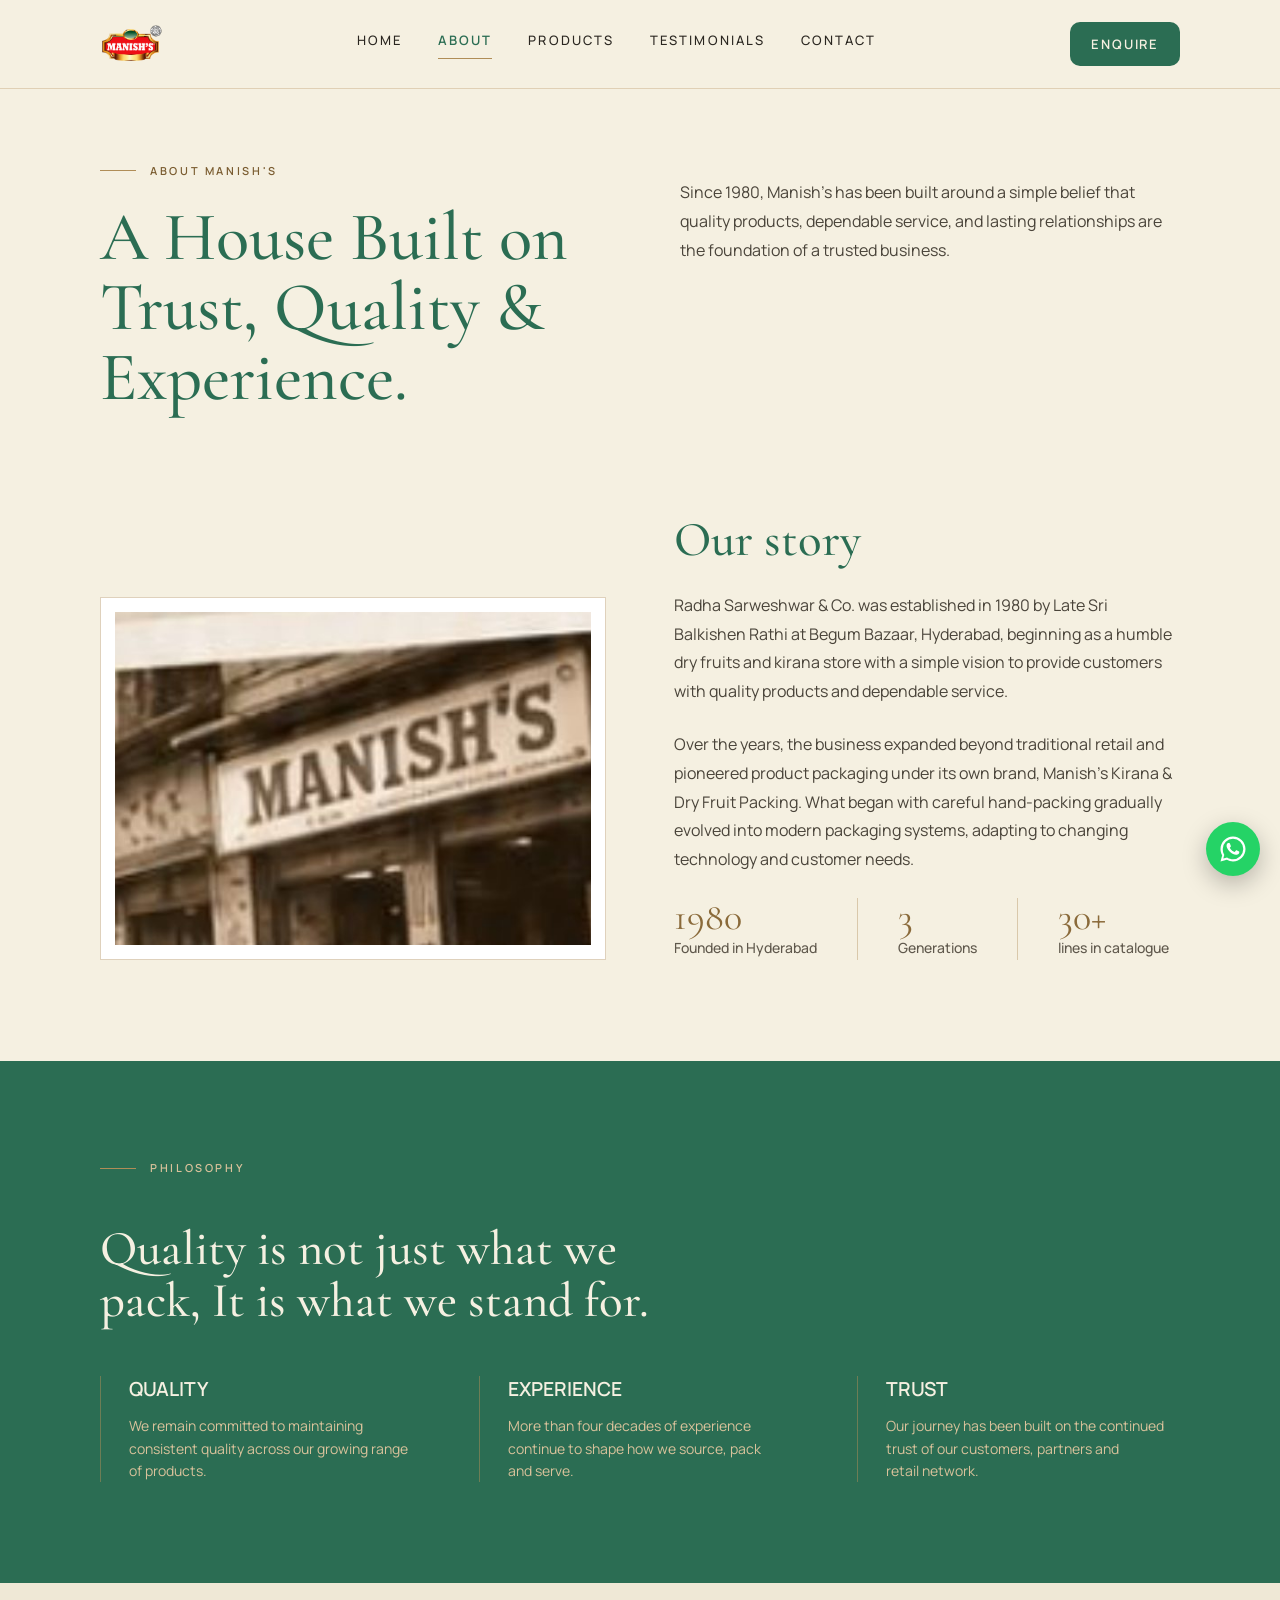
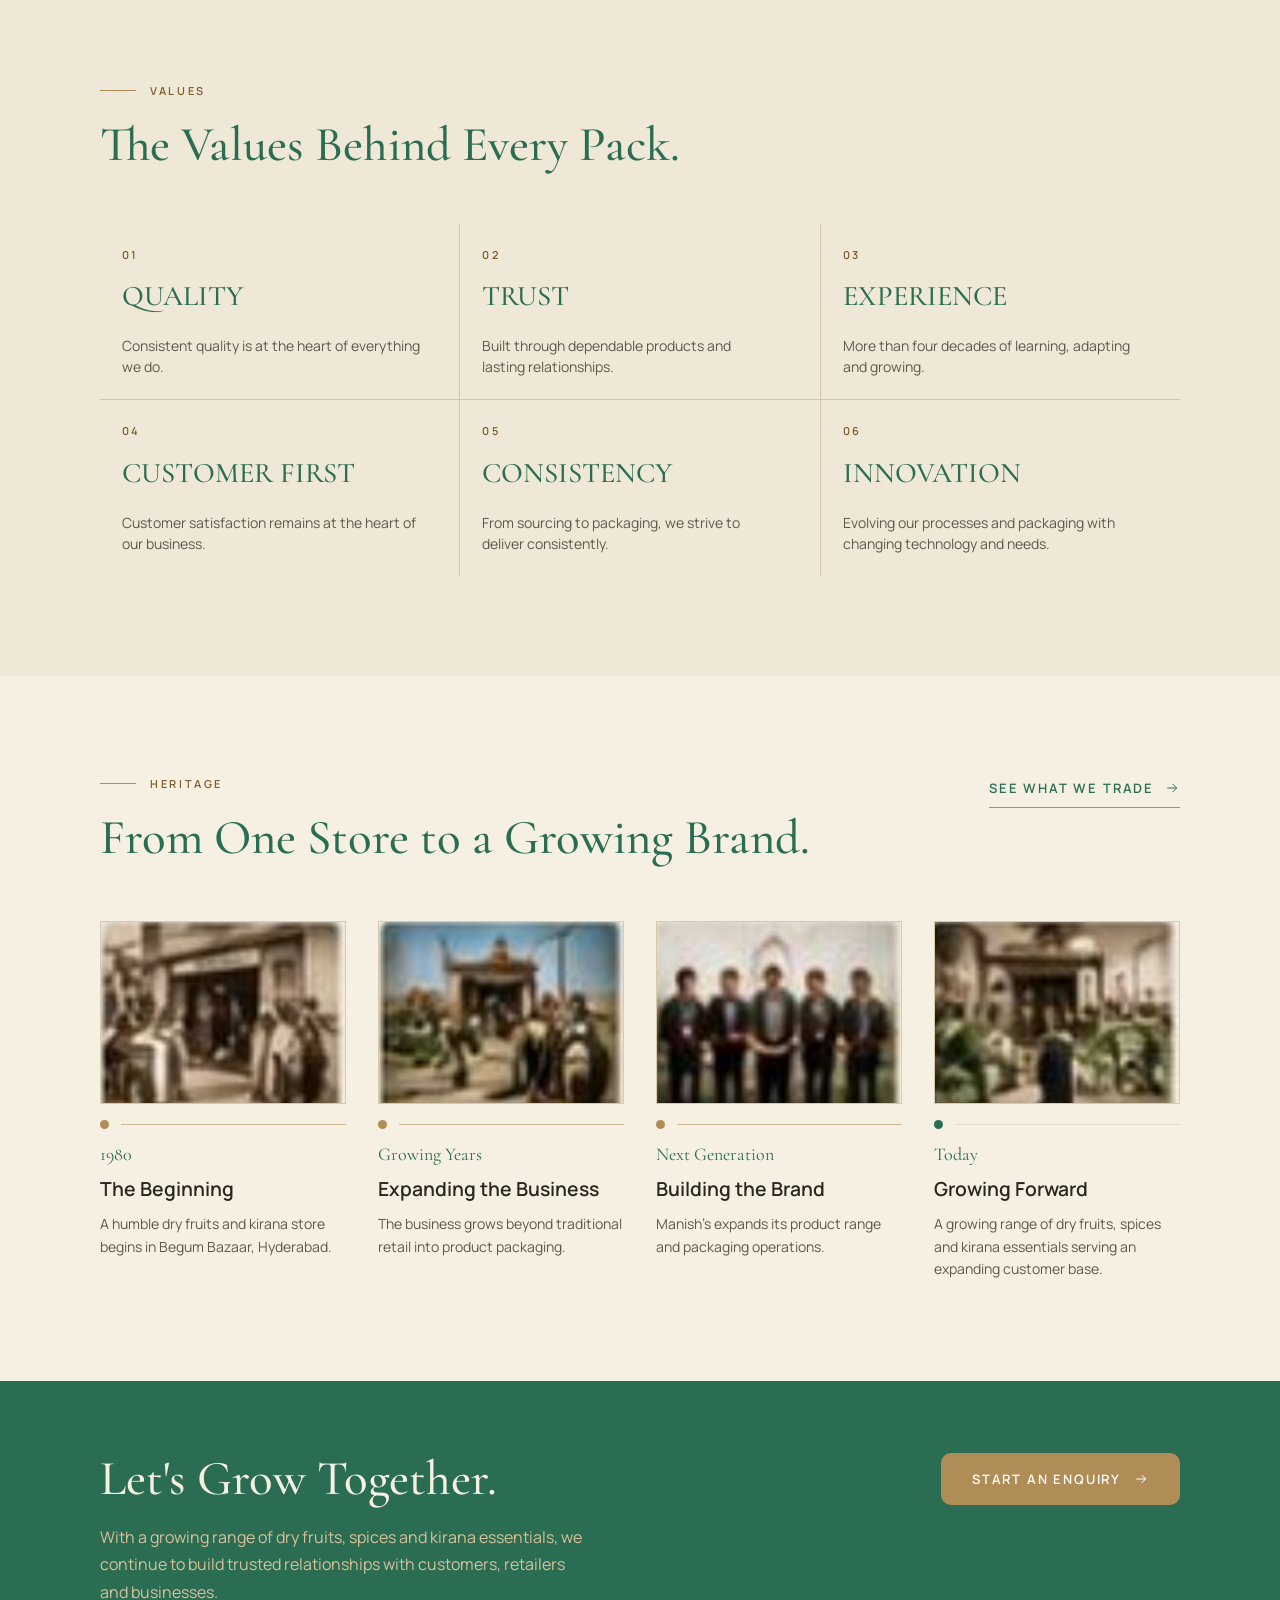
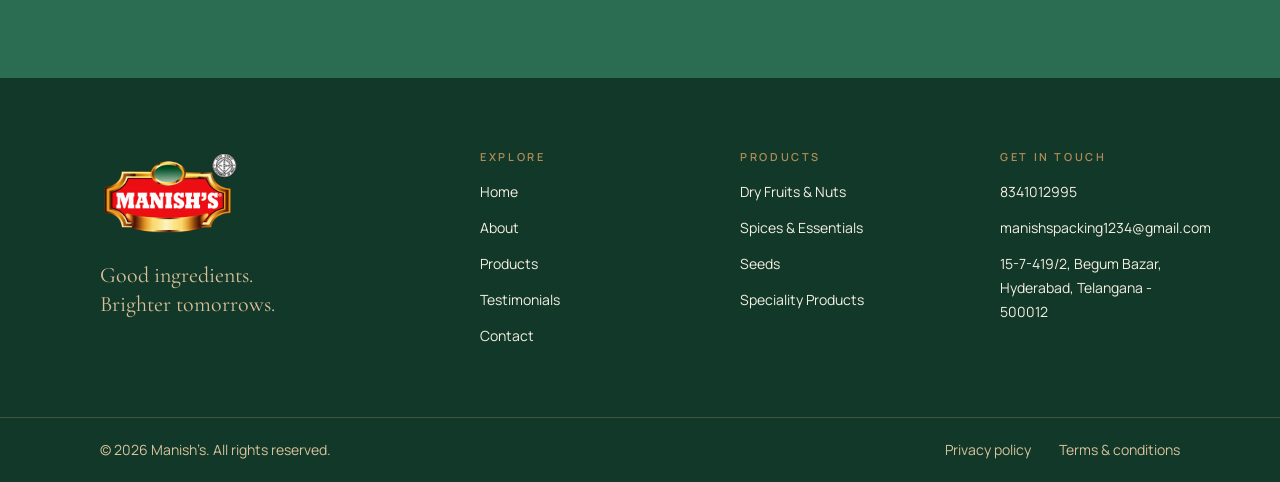
==== commit c9c513f8: "first commit" ====
--- a/about.html
+++ b/about.html
@@ -156,11 +156,10 @@
     <div>
       <span class="footer__title">PRODUCTS</span>
       <ul class="footer__list">
-        <li><a href="index.html">Dry Fruits & Nuts</a></li>
-        <li><a href="about.html">Spices</a></li>
-        <li><a href="products.html">Seeds</a></li>
-        <li><a href="testimonials.html">Kirana Essentials</a></li>
-        <li><a href="contact.html">Manish's Gold</a></li>
+        <li><a href="products.html#dry-fruits-nuts">Dry Fruits & Nuts</a></li>
+        <li><a href="products.html#speciality">Spices & Essentials</a></li>
+        <li><a href="products.html#seeds">Seeds</a></li>
+        <li><a href="products.html#speciality">Speciality Products</a></li>
       </ul>
     </div>
     <div>
--- a/assets/css/style.css
+++ b/assets/css/style.css
@@ -529,8 +529,8 @@
 .note-label { display: block; font-size: var(--fs-eyebrow); font-weight: 600; letter-spacing: 0.2em; text-transform: uppercase; color: var(--gold-text); margin-bottom: 0.4rem; }
 .recipe { padding: 1.5rem; background: var(--ivory-deep); }
 .recipe p { font-size: var(--fs-small); line-height: 1.7; }
-.tags { display: flex; flex-wrap: wrap; gap: 0.625rem; }
-.tag { padding: 0.5625rem 1rem; border: 1px solid rgba(176, 141, 87, 0.6); font-size: var(--fs-ui); font-weight: 500; line-height: 1.2; }
+.tags { display: flex; flex-wrap: wrap; gap: 0.625rem; border-radius: var(--radius-card); }
+.tag { padding: 0.5625rem 1rem; border: 1px solid rgba(176, 141, 87, 0.6); font-size: var(--fs-ui); font-weight: 500; line-height: 1.2; border-radius: var(--radius-card); }
 .pdp__actions { display: flex; flex-wrap: wrap; gap: 0.875rem; }
 
 .breadcrumb { display: flex; flex-wrap: wrap; align-items: center; gap: 0.625rem; height: 4.5rem; font-size: 0.75rem; font-weight: 500; letter-spacing: 0.14em; text-transform: uppercase; }
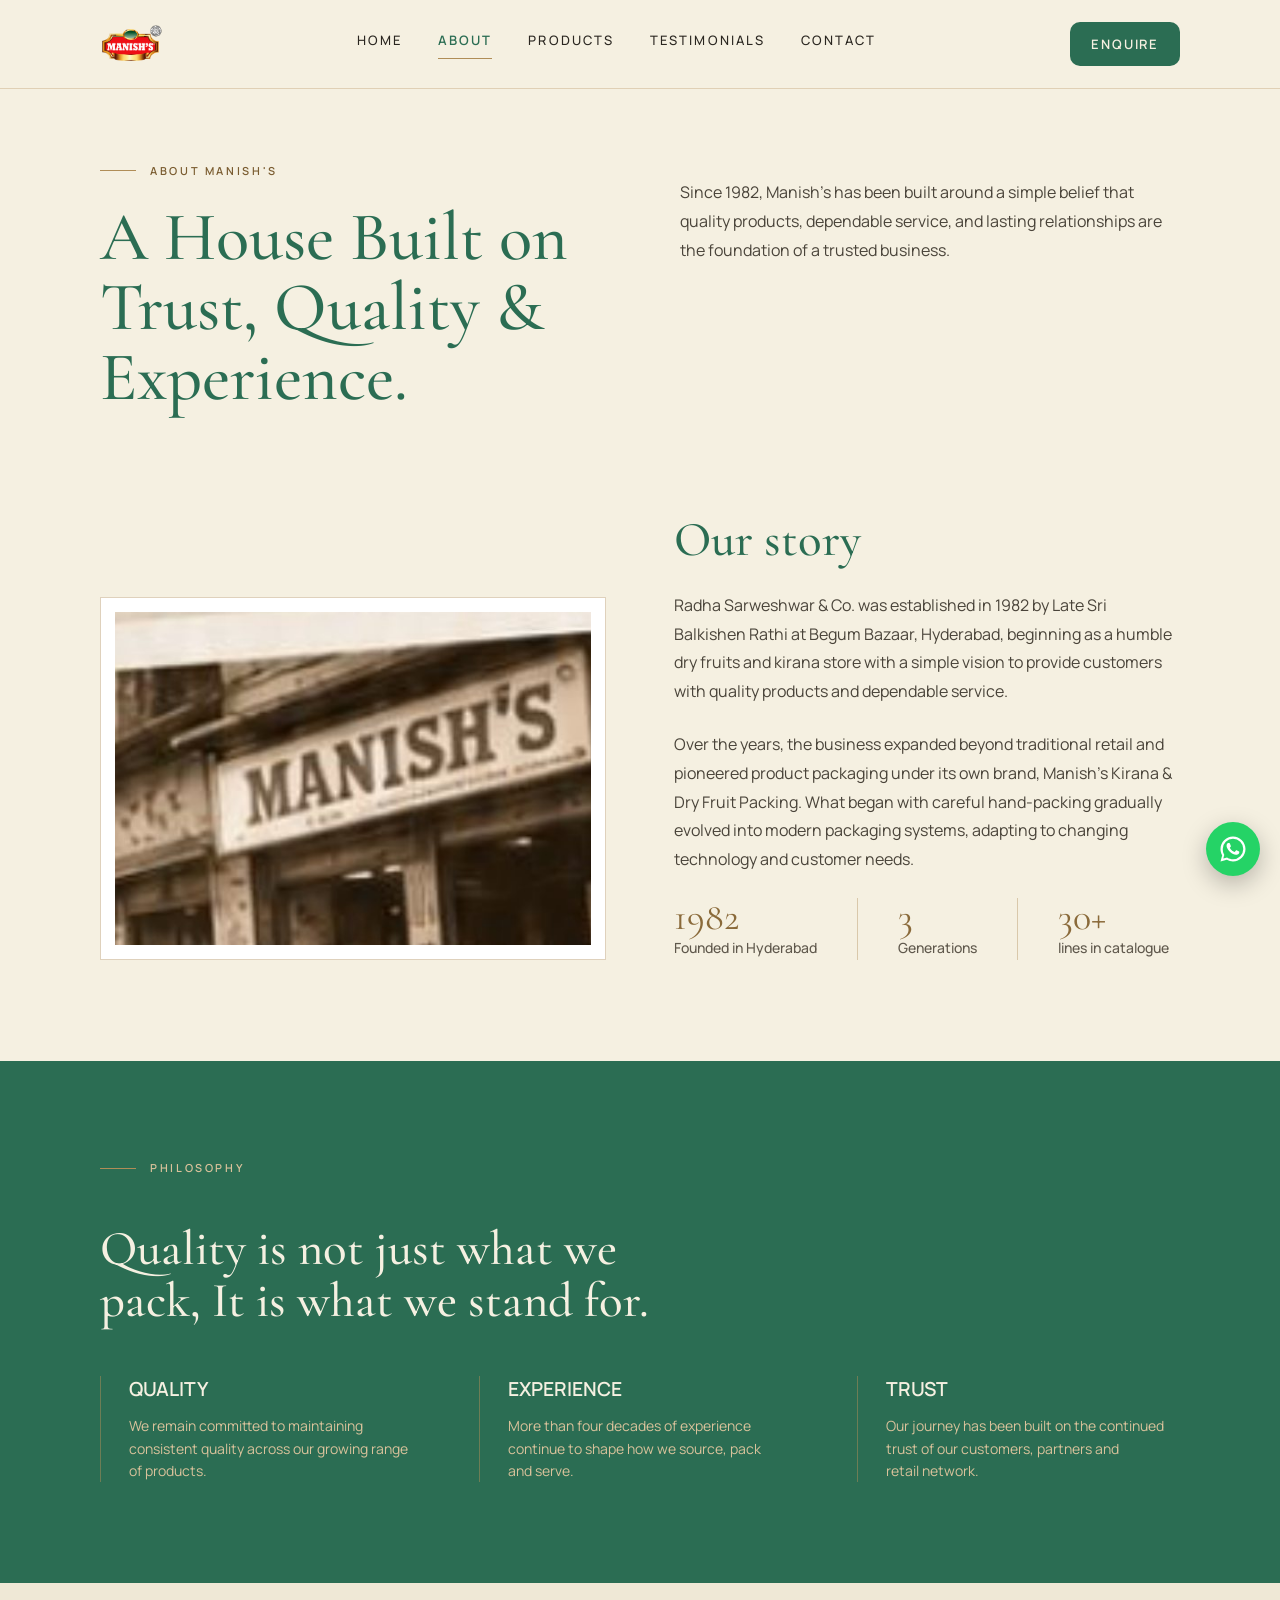
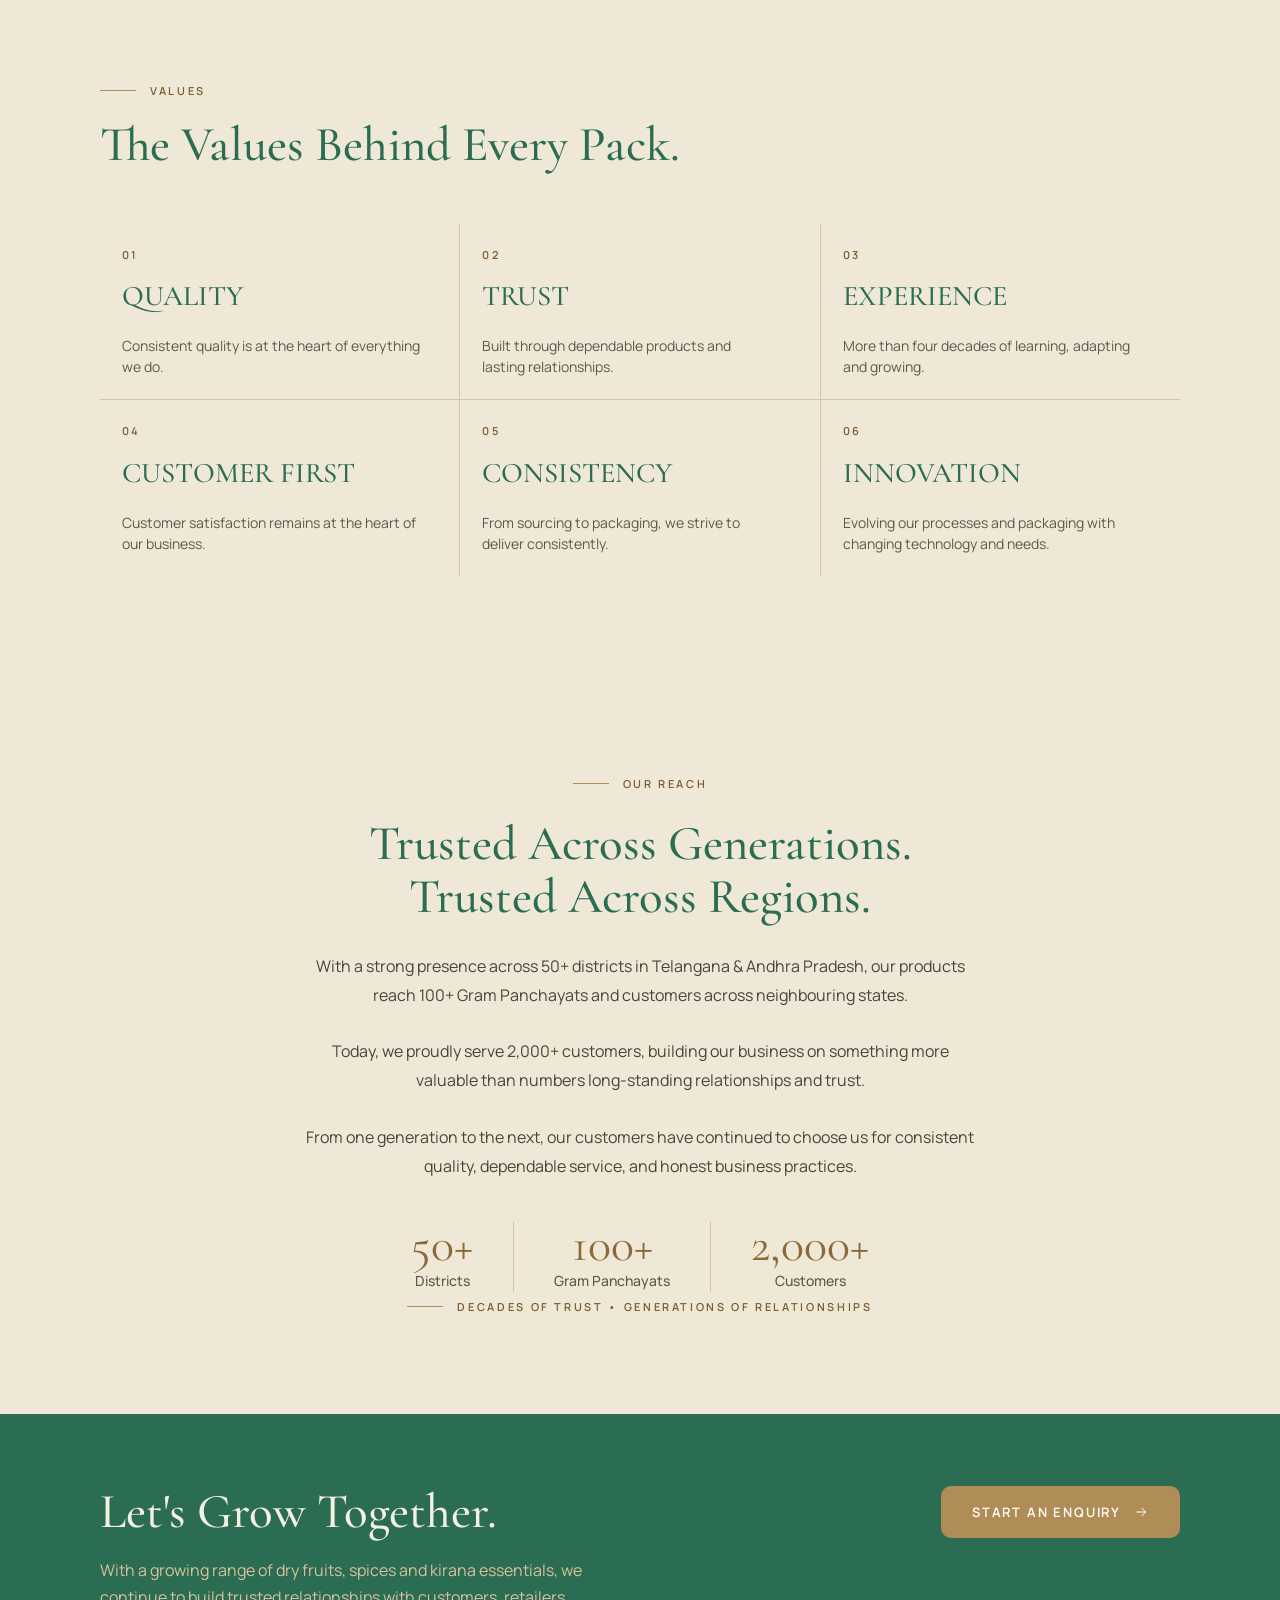
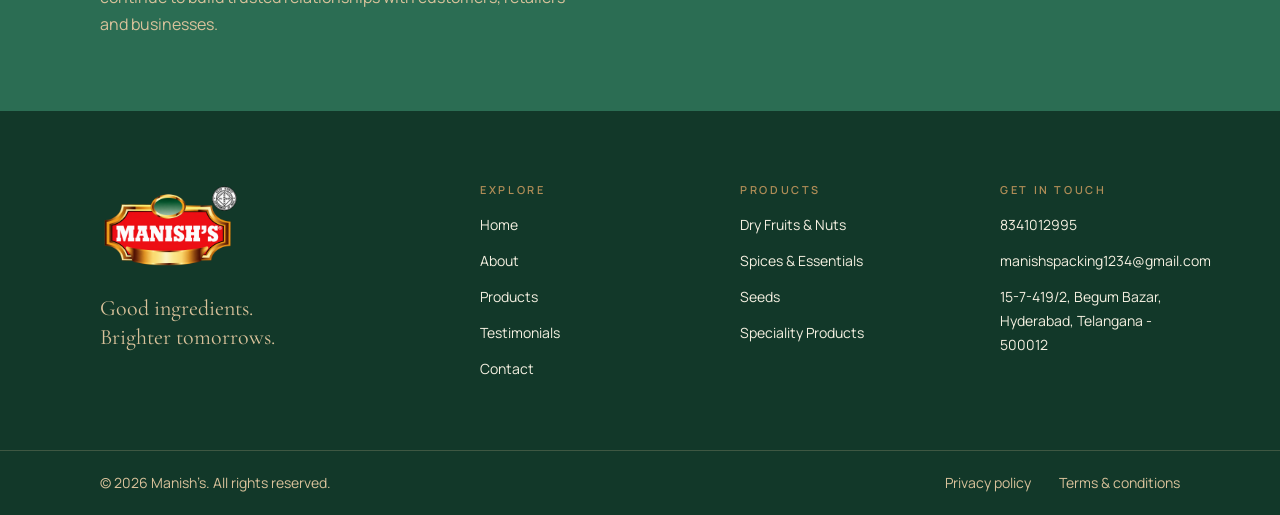
==== commit 88e880bc: "Updated website" ====
--- a/about.html
+++ b/about.html
@@ -56,7 +56,7 @@
       <h1>A House Built on
         <br>Trust, Quality & Experience.</h1>
     </div>
-    <p class="page-head__lede">Since 1980, Manish’s has been built around a simple belief that quality products, dependable service, and lasting relationships are the foundation of a trusted business.</p>
+    <p class="page-head__lede">Since 1982, Manish’s has been built around a simple belief that quality products, dependable service, and lasting relationships are the foundation of a trusted business.</p>
   </div>
 </section>
 
@@ -65,10 +65,10 @@
     <div class="framed"><img src="assets/img/heritage-shop.jpg" alt="The original Manish's shopfront" loading="lazy"></div>
     <div class="stack" style="--gap:1.5rem">
       <h2>Our story</h2>
-      <p style="color:var(--ink-soft);line-height:1.8">Radha Sarweshwar & Co. was established in 1980 by Late Sri Balkishen Rathi at Begum Bazaar, Hyderabad, beginning as a humble dry fruits and kirana store with a simple vision to provide customers with quality products and dependable service.</p>
+      <p style="color:var(--ink-soft);line-height:1.8">Radha Sarweshwar & Co. was established in 1982 by Late Sri Balkishen Rathi at Begum Bazaar, Hyderabad, beginning as a humble dry fruits and kirana store with a simple vision to provide customers with quality products and dependable service.</p>
       <p style="color:var(--ink-soft);line-height:1.8">Over the years, the business expanded beyond traditional retail and pioneered product packaging under its own brand, Manish’s Kirana & Dry Fruit Packing. What began with careful hand-packing gradually evolved into modern packaging systems, adapting to changing technology and customer needs.</p>
       <div class="stats stats--divided">
-        <div class="stat"><span class="stat__num" style="font-size:2.375rem">1980</span><span class="stat__label">Founded in Hyderabad</span></div>
+        <div class="stat"><span class="stat__num" style="font-size:2.375rem">1982</span><span class="stat__label">Founded in Hyderabad</span></div>
         <div class="stat"><span class="stat__num" style="font-size:2.375rem">3</span><span class="stat__label">Generations</span></div>
         <div class="stat"><span class="stat__num" style="font-size:2.375rem">30+</span><span class="stat__label">lines in catalogue</span></div>
       </div>
@@ -108,21 +108,19 @@
   </div>
 </section>
 
-<section class="section">
-  <div class="container stack" style="--gap:3.5rem">
-    <div class="section-head section-head--row reveal">
-      <div class="stack" style="--gap:1.375rem">
-        <p class="eyebrow">Heritage</p>
-        <h2>From One Store to a Growing Brand.</h2>
-      </div>
-      <a class="link-arrow" href="products.html">See what we trade <svg width="16" height="16" viewBox="0 0 24 24" fill="none" stroke="currentColor" stroke-width="1.5" aria-hidden="true"><path d="M5 12h14M13 6l6 6-6 6"/></svg></a>
-    </div>
-    <div class="timeline reveal">
-      <div class="timeline__item"><img src="assets/img/journey-1.jpg" alt="The first Manish's shop, 1993" loading="lazy"><div class="timeline__rule"><span class="timeline__dot"></span><span class="timeline__line"></span></div><span class="timeline__year">1980</span><h5>The Beginning</h5><p>A humble dry fruits and kirana store begins in Begum Bazaar, Hyderabad.</p></div>
-      <div class="timeline__item"><img src="assets/img/journey-2.jpg" alt="Expanding to new markets in the 2000s" loading="lazy"><div class="timeline__rule"><span class="timeline__dot"></span><span class="timeline__line"></span></div><span class="timeline__year">Growing Years</span><h5>Expanding the Business</h5><p>The business grows beyond traditional retail into product packaging.</p></div>
-      <div class="timeline__item"><img src="assets/img/journey-3.jpg" alt="The next generation joins the business" loading="lazy"><div class="timeline__rule"><span class="timeline__dot"></span><span class="timeline__line"></span></div><span class="timeline__year">Next Generation</span><h5>Building the Brand</h5><p>Manish’s expands its product range and packaging operations.</p></div>
-      <div class="timeline__item"><img src="assets/img/journey-4.jpg" alt="Manish's today" loading="lazy"><div class="timeline__rule"><span class="timeline__dot"></span><span class="timeline__line"></span></div><span class="timeline__year">Today</span><h5>Growing Forward</h5><p>A growing range of dry fruits, spices and kirana essentials serving an expanding customer base.</p></div>
-    </div>
+<section class="section section--deep">
+  <div class="container stack reveal" style="--gap:1.75rem;text-align:center;align-items:center">
+    <p class="eyebrow" style="justify-content:center">Our reach</p>
+    <h2 style="max-width:44rem">Trusted Across Generations.<br>Trusted Across Regions.</h2>
+    <p style="max-width:42rem;color:var(--ink-soft);line-height:1.8">With a strong presence across 50+ districts in Telangana &amp; Andhra Pradesh, our products reach 100+ Gram Panchayats and customers across neighbouring states.</p>
+    <p style="max-width:42rem;color:var(--ink-soft);line-height:1.8">Today, we proudly serve 2,000+ customers, building our business on something more valuable than numbers long-standing relationships and trust.</p>
+    <p style="max-width:42rem;color:var(--ink-soft);line-height:1.8">From one generation to the next, our customers have continued to choose us for consistent quality, dependable service, and honest business practices.</p>
+    <div class="stats stats--divided" style="justify-content:center;padding-top:0.75rem">
+      <div class="stat"><span class="stat__num">50+</span><span class="stat__label">Districts</span></div>
+      <div class="stat"><span class="stat__num">100+</span><span class="stat__label">Gram Panchayats</span></div>
+      <div class="stat"><span class="stat__num">2,000+</span><span class="stat__label">Customers</span></div>
+    </div>
+    <p class="eyebrow" style="justify-content:center;margin-top:0.5rem">Decades of Trust &bull; Generations of Relationships</p>
   </div>
 </section>
 
--- a/assets/css/style.css
+++ b/assets/css/style.css
@@ -406,8 +406,8 @@
   transition: transform 0.28s var(--ease), box-shadow 0.28s var(--ease), border-color 0.28s var(--ease);
 }
 .product-card:hover { transform: translateY(-4px); box-shadow: var(--shadow-lift); border-color: var(--gold); }
-.product-card__media { position: relative; aspect-ratio: 16 / 10; display: grid; place-items: center; background: var(--ivory-tint); padding: 1.25rem; }
-.product-card__media img { max-width: 72%; max-height: 82%; width: auto; height: auto; object-fit: contain; transition: transform 0.35s var(--ease); }
+.product-card__media { position: relative; aspect-ratio: 16 / 10; min-height: 0; background: var(--ivory-tint); overflow: hidden; }
+.product-card__media img { position: absolute; inset: 1.25rem; width: calc(100% - 2.5rem); height: calc(100% - 2.5rem); object-fit: contain; transition: transform 0.35s var(--ease); }
 .product-card:hover .product-card__media img { transform: scale(1.05); }
 .chip {
   position: absolute; left: 0.875rem; top: 0.875rem;
@@ -445,20 +445,8 @@
 .filter:hover { background: var(--ivory-deep); }
 .filter[aria-pressed="true"] { background: var(--emerald); border-color: var(--emerald); color: var(--ivory); font-weight: 600; }
 
-.catalogue-group + .catalogue-group { margin-top: clamp(2.5rem, 1.5rem + 3vw, 4.5rem); }
-.catalogue-group__head {
-  display: flex; align-items: baseline; justify-content: space-between; gap: 1.5rem;
-  padding-bottom: 1.25rem; margin-bottom: 2.25rem; border-bottom: 1px solid rgba(176, 141, 87, 0.45);
-}
-.catalogue-group__count { font-size: var(--fs-small); font-weight: 500; color: var(--ink-muted); }
-.catalogue-group__head-right { display: flex; align-items: baseline; gap: 1.25rem; flex-shrink: 0; }
-.catalogue-group__head .view-all {
-  appearance: none; -webkit-appearance: none; border: 0; padding: 0; margin: 0;
-  background: none; cursor: pointer; font-family: inherit;
-  text-decoration: underline; text-decoration-color: var(--gold); text-underline-offset: 5px;
-}
-.catalogue-group__head .view-all:hover { text-decoration-color: var(--emerald); }
 .catalogue-empty { padding: 3rem 0; text-align: center; color: var(--ink-muted); }
+.catalogue-more { display: flex; justify-content: center; margin-top: clamp(2.5rem, 1.5rem + 3vw, 4rem); }
 
 /* timeline */
 .timeline { display: grid; gap: 1.75rem; --cols: 2; grid-template-columns: repeat(var(--cols), minmax(0, 1fr)); }
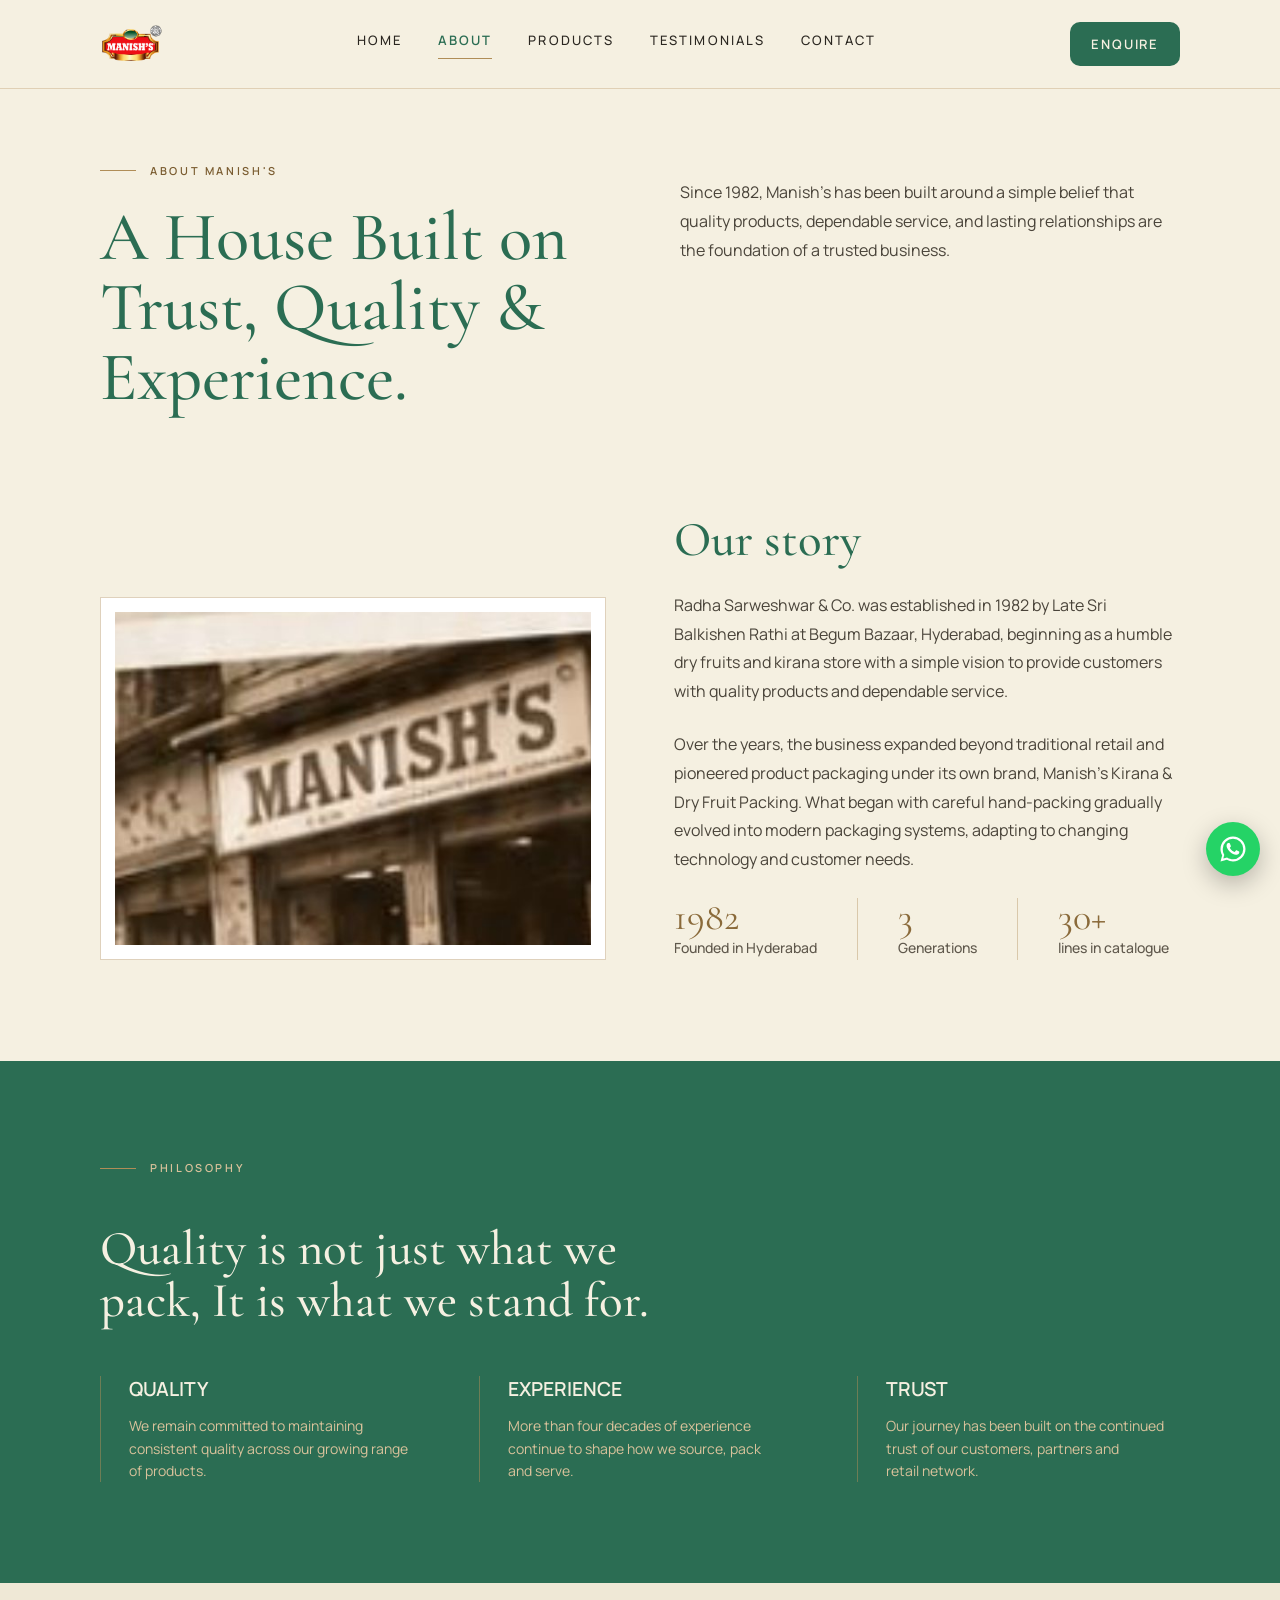
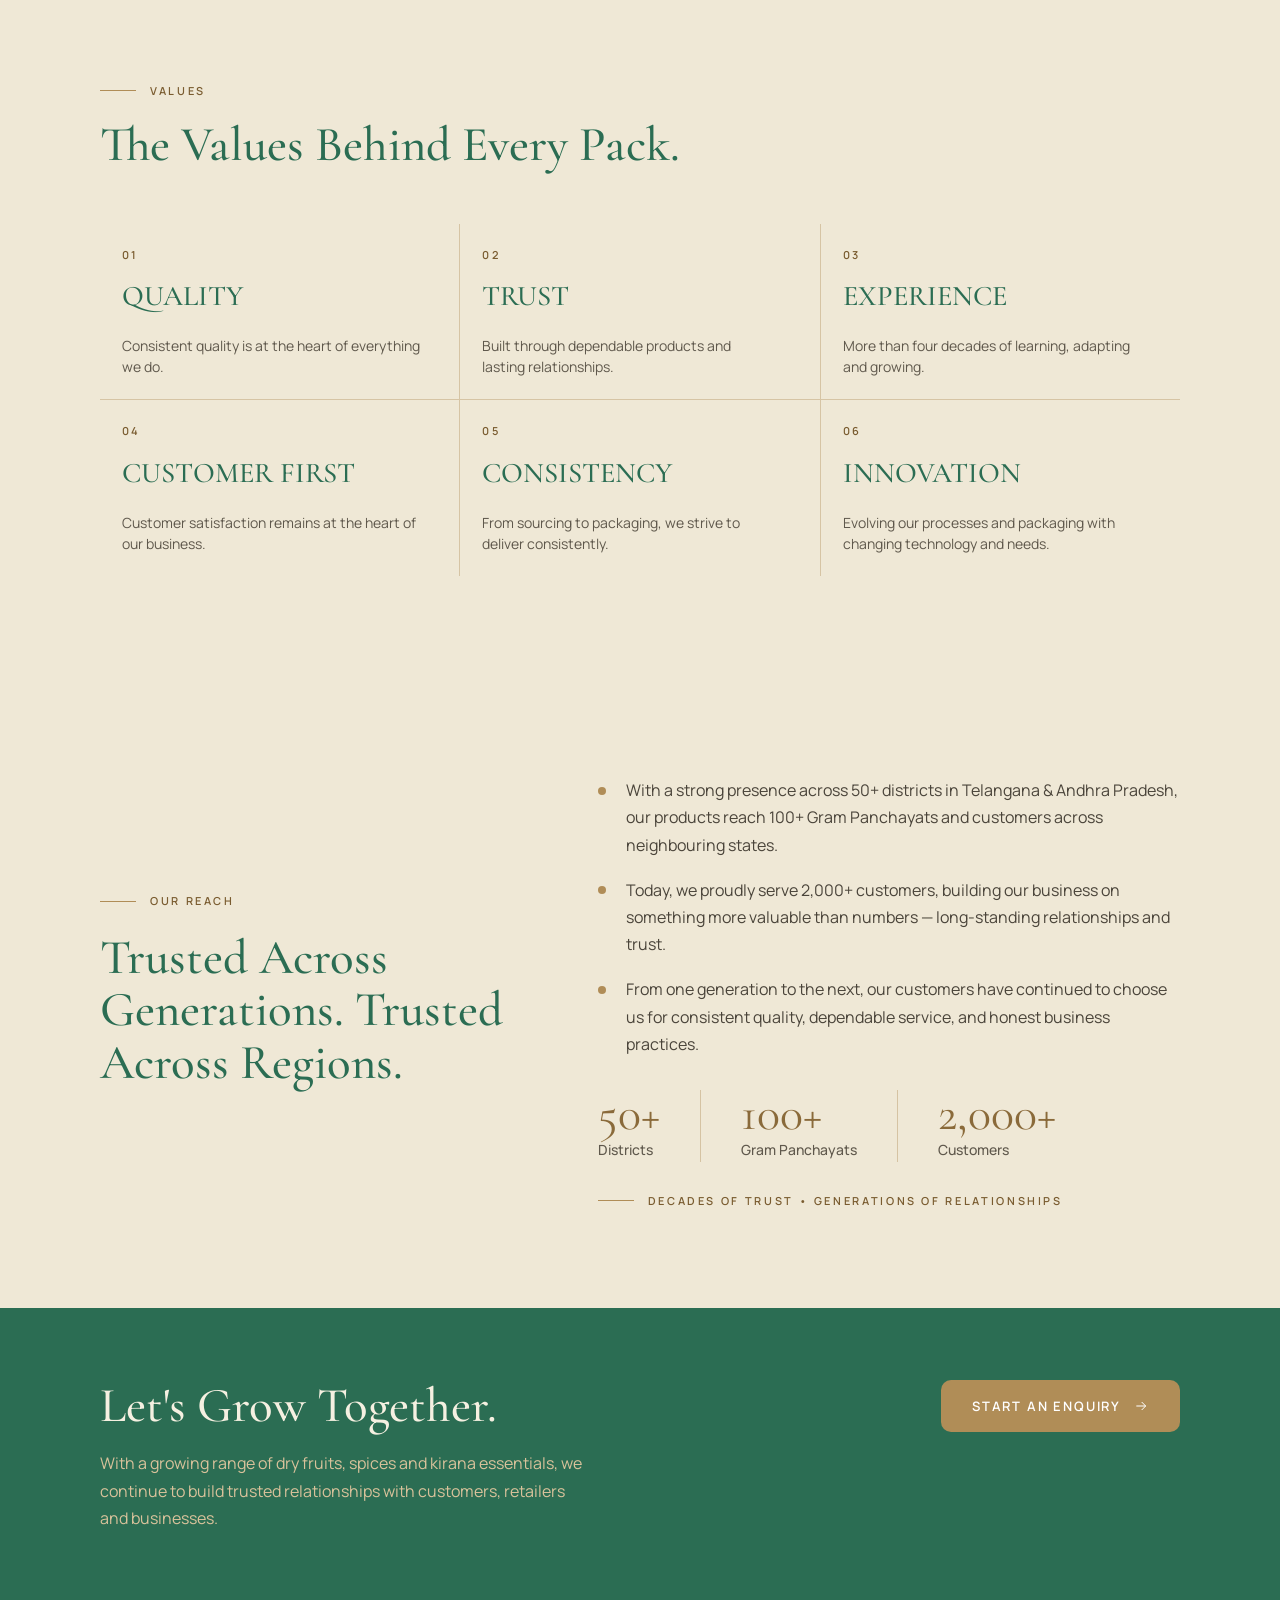
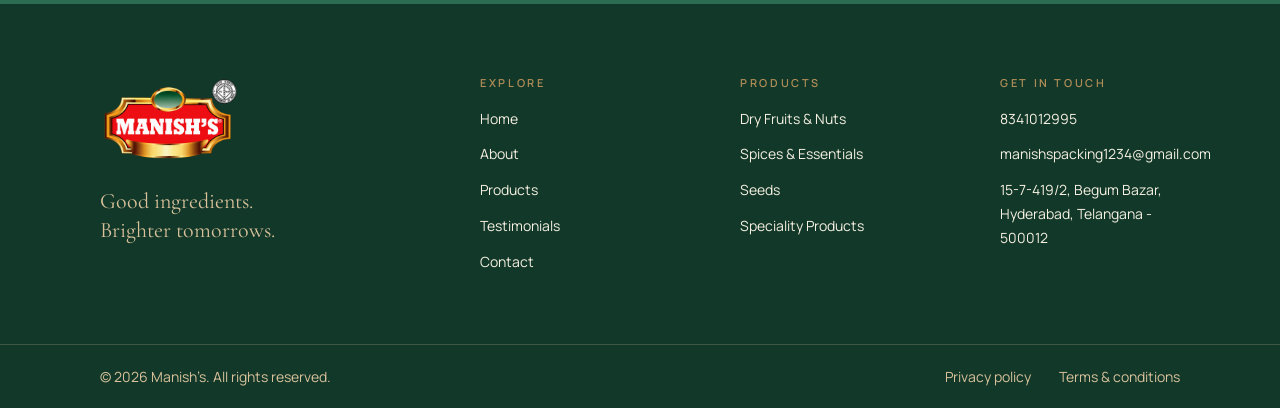
==== commit c16325dd: "Updated website" ====
--- a/about.html
+++ b/about.html
@@ -109,18 +109,24 @@
 </section>
 
 <section class="section section--deep">
-  <div class="container stack reveal" style="--gap:1.75rem;text-align:center;align-items:center">
-    <p class="eyebrow" style="justify-content:center">Our reach</p>
-    <h2 style="max-width:44rem">Trusted Across Generations.<br>Trusted Across Regions.</h2>
-    <p style="max-width:42rem;color:var(--ink-soft);line-height:1.8">With a strong presence across 50+ districts in Telangana &amp; Andhra Pradesh, our products reach 100+ Gram Panchayats and customers across neighbouring states.</p>
-    <p style="max-width:42rem;color:var(--ink-soft);line-height:1.8">Today, we proudly serve 2,000+ customers, building our business on something more valuable than numbers long-standing relationships and trust.</p>
-    <p style="max-width:42rem;color:var(--ink-soft);line-height:1.8">From one generation to the next, our customers have continued to choose us for consistent quality, dependable service, and honest business practices.</p>
-    <div class="stats stats--divided" style="justify-content:center;padding-top:0.75rem">
-      <div class="stat"><span class="stat__num">50+</span><span class="stat__label">Districts</span></div>
-      <div class="stat"><span class="stat__num">100+</span><span class="stat__label">Gram Panchayats</span></div>
-      <div class="stat"><span class="stat__num">2,000+</span><span class="stat__label">Customers</span></div>
-    </div>
-    <p class="eyebrow" style="justify-content:center;margin-top:0.5rem">Decades of Trust &bull; Generations of Relationships</p>
+  <div class="container split reveal" style="--split:0.85fr 1.15fr">
+    <div class="stack" style="--gap:1.5rem">
+      <p class="eyebrow">Our reach</p>
+      <h2>Trusted Across Generations. Trusted Across Regions.</h2>
+    </div>
+    <div class="stack" style="--gap:2rem">
+      <ul class="points">
+        <li>With a strong presence across 50+ districts in Telangana &amp; Andhra Pradesh, our products reach 100+ Gram Panchayats and customers across neighbouring states.</li>
+        <li>Today, we proudly serve 2,000+ customers, building our business on something more valuable than numbers &mdash; long-standing relationships and trust.</li>
+        <li>From one generation to the next, our customers have continued to choose us for consistent quality, dependable service, and honest business practices.</li>
+      </ul>
+      <div class="stats stats--divided">
+        <div class="stat"><span class="stat__num">50+</span><span class="stat__label">Districts</span></div>
+        <div class="stat"><span class="stat__num">100+</span><span class="stat__label">Gram Panchayats</span></div>
+        <div class="stat"><span class="stat__num">2,000+</span><span class="stat__label">Customers</span></div>
+      </div>
+      <p class="eyebrow">Decades of Trust &bull; Generations of Relationships</p>
+    </div>
   </div>
 </section>
 
--- a/assets/css/style.css
+++ b/assets/css/style.css
@@ -346,6 +346,10 @@
 .stat__label { font-size: var(--fs-small); font-weight: 500; color: var(--ink-muted); }
 .stats--divided .stat + .stat { padding-left: 2.5rem; border-left: 1px solid rgba(176, 141, 87, 0.4); }
 
+.points { display: flex; flex-direction: column; gap: 1.125rem; }
+.points li { position: relative; padding-left: 1.75rem; color: var(--ink-soft); line-height: 1.7; }
+.points li::before { content: ""; position: absolute; left: 0; top: 0.6em; width: 0.5rem; height: 0.5rem; border-radius: 50%; background: var(--gold); }
+
 /* feature columns */
 .feature { display: flex; flex-direction: column; gap: 0.875rem; padding-left: 1.75rem; border-left: 1px solid rgba(176, 141, 87, 0.5); }
 .feature svg { color: var(--gold); }
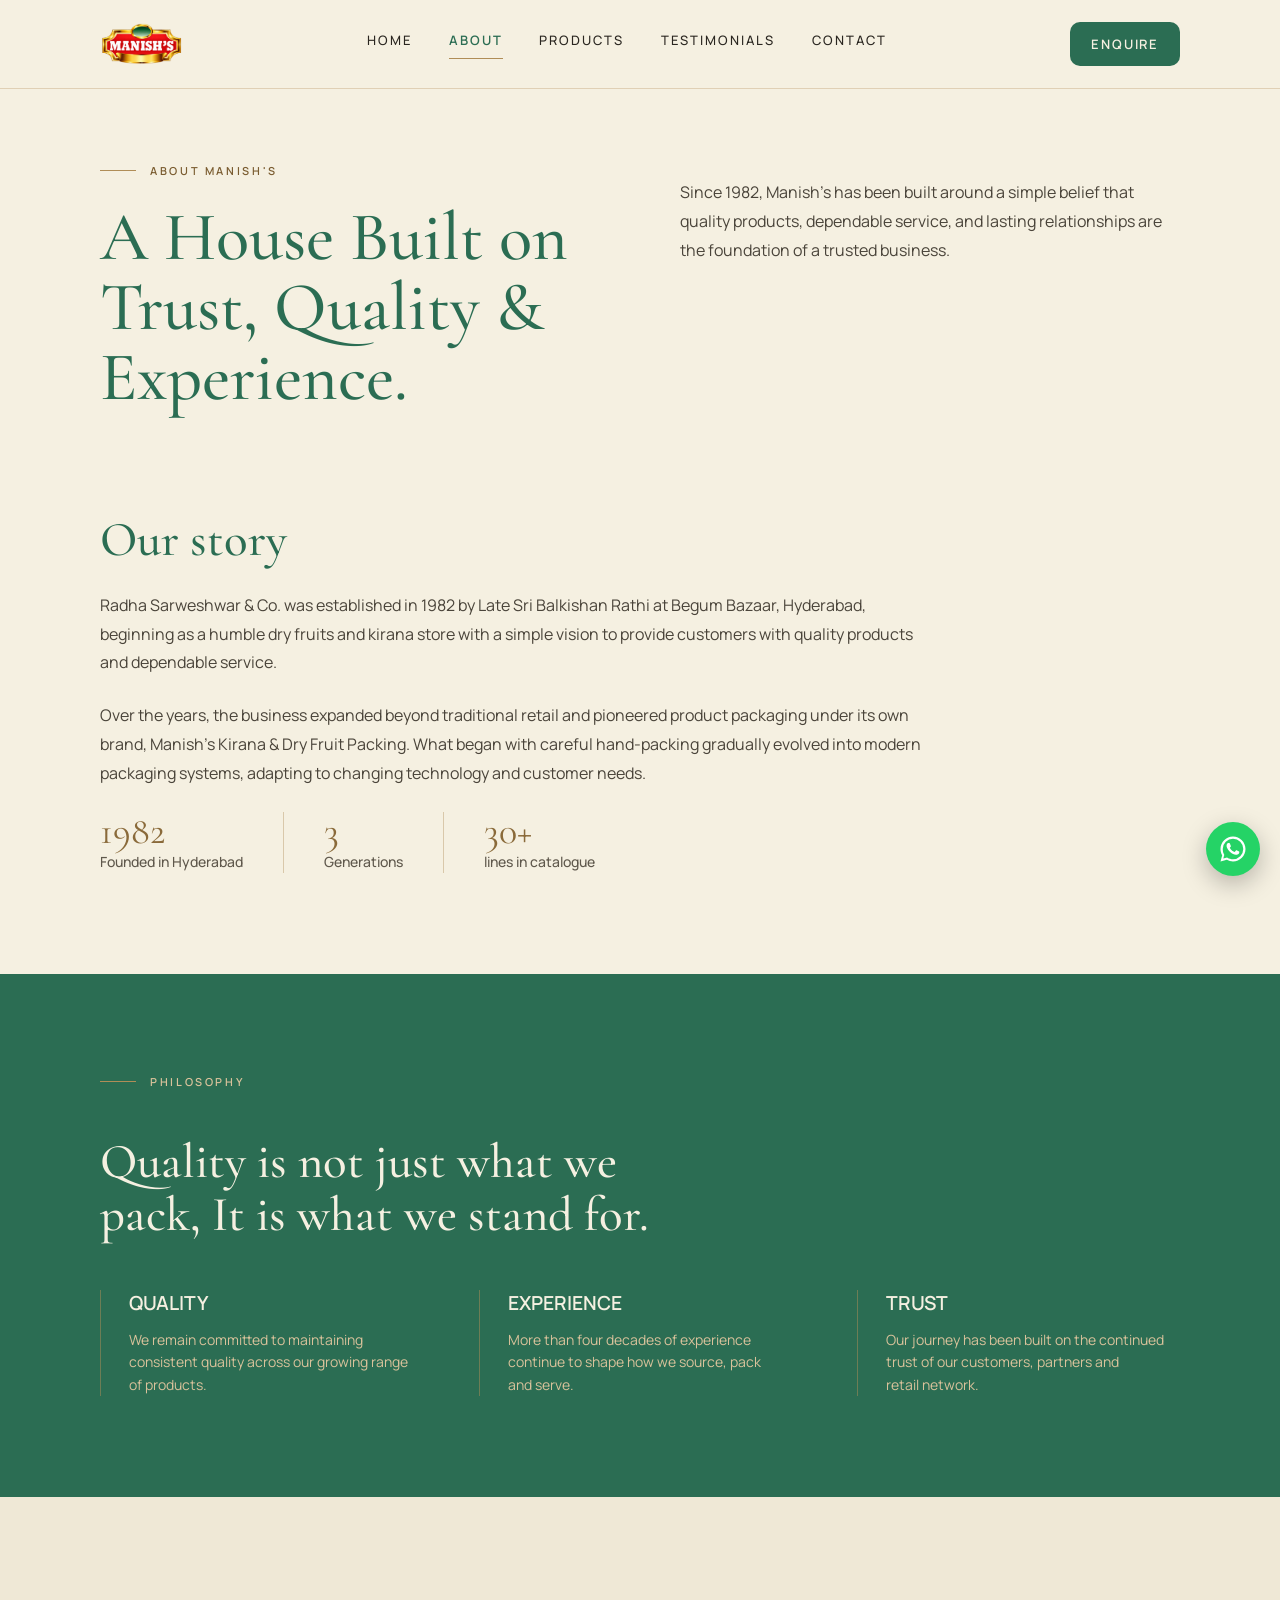
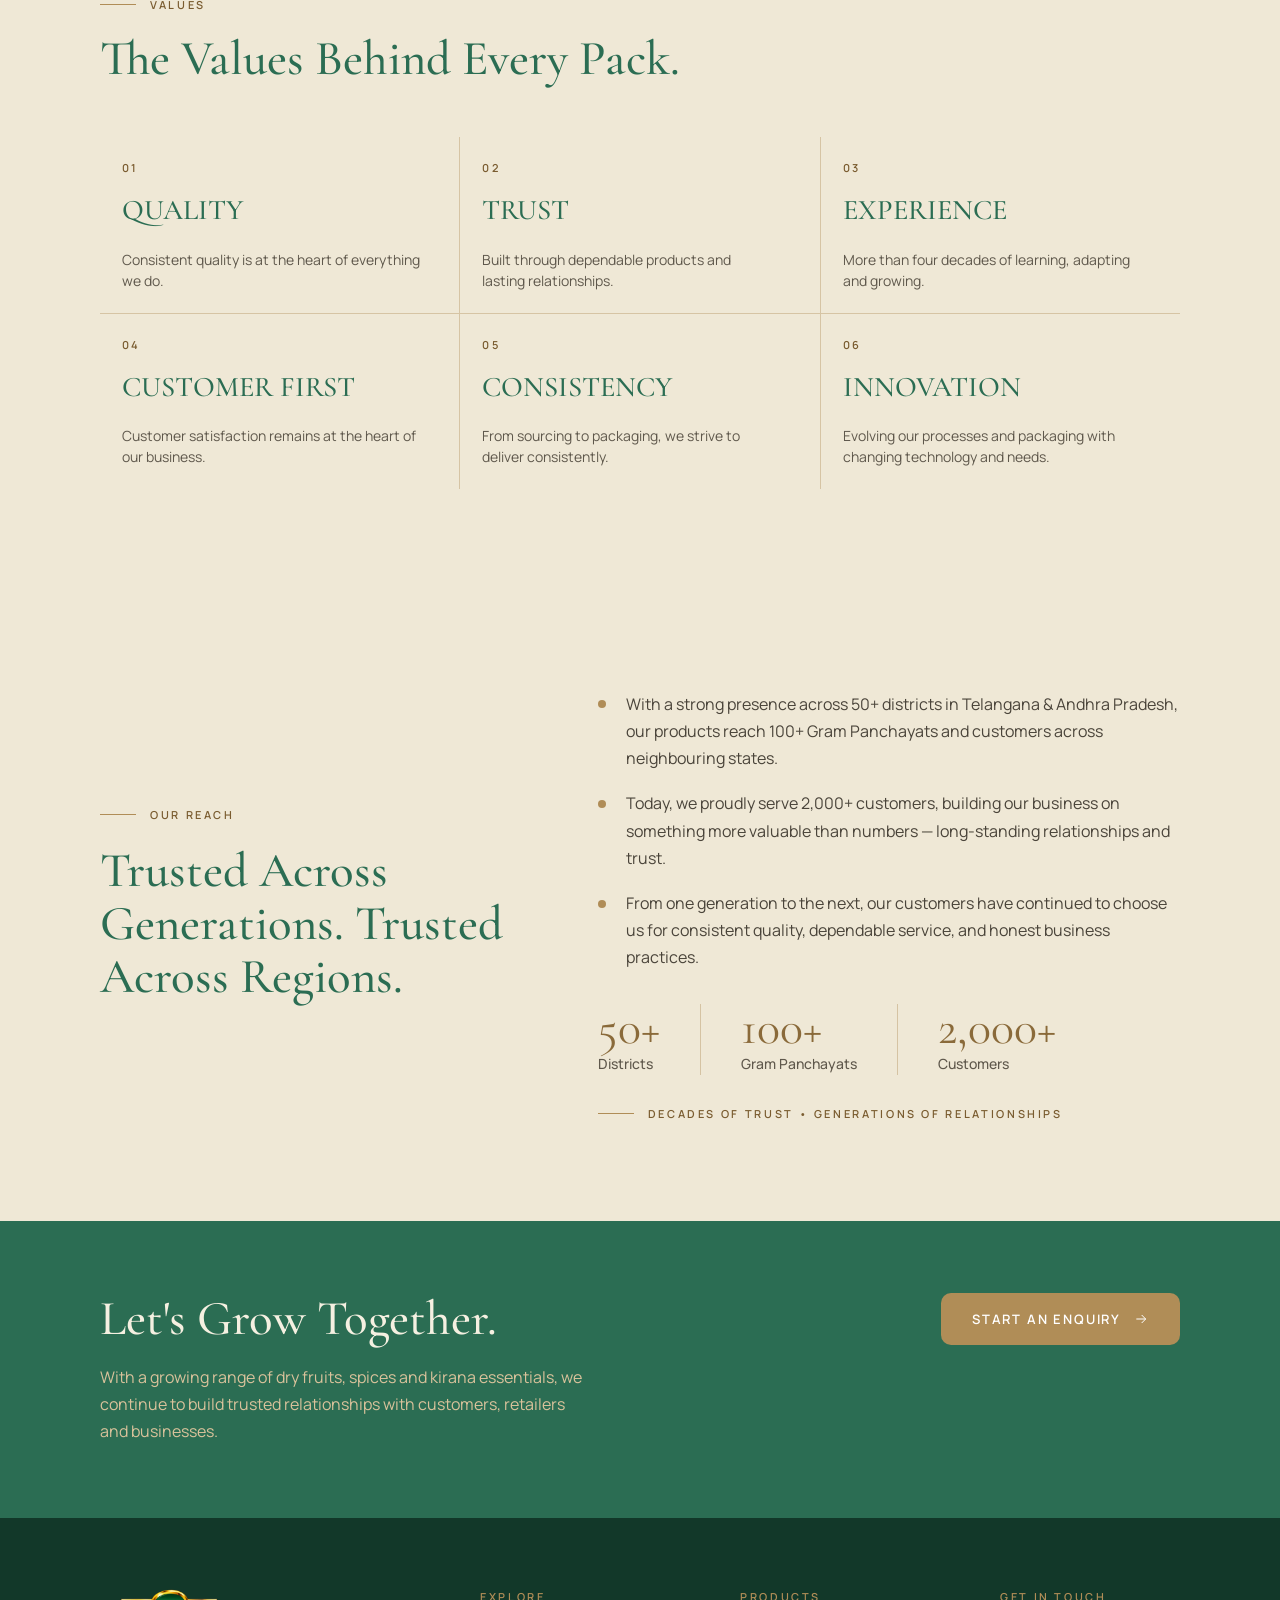
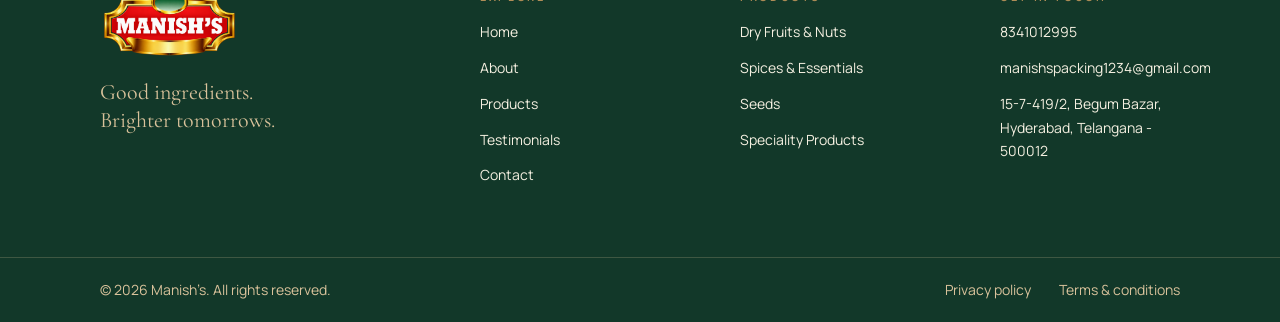
==== commit d0ca64c9: "update" ====
--- a/about.html
+++ b/about.html
@@ -61,11 +61,10 @@
 </section>
 
 <section class="section">
-  <div class="container split split--end reveal" style="--split:1fr 1fr">
-    <div class="framed"><img src="assets/img/heritage-shop.jpg" alt="The original Manish's shopfront" loading="lazy"></div>
-    <div class="stack" style="--gap:1.5rem">
+  <div class="container reveal">
+    <div class="stack" style="--gap:1.5rem;max-width:52rem">
       <h2>Our story</h2>
-      <p style="color:var(--ink-soft);line-height:1.8">Radha Sarweshwar & Co. was established in 1982 by Late Sri Balkishen Rathi at Begum Bazaar, Hyderabad, beginning as a humble dry fruits and kirana store with a simple vision to provide customers with quality products and dependable service.</p>
+      <p style="color:var(--ink-soft);line-height:1.8">Radha Sarweshwar & Co. was established in 1982 by Late Sri Balkishan Rathi at Begum Bazaar, Hyderabad, beginning as a humble dry fruits and kirana store with a simple vision to provide customers with quality products and dependable service.</p>
       <p style="color:var(--ink-soft);line-height:1.8">Over the years, the business expanded beyond traditional retail and pioneered product packaging under its own brand, Manish’s Kirana & Dry Fruit Packing. What began with careful hand-packing gradually evolved into modern packaging systems, adapting to changing technology and customer needs.</p>
       <div class="stats stats--divided">
         <div class="stat"><span class="stat__num" style="font-size:2.375rem">1982</span><span class="stat__label">Founded in Hyderabad</span></div>
--- a/assets/css/style.css
+++ b/assets/css/style.css
@@ -252,7 +252,7 @@
 }
 @media (min-width: 48rem) { .footer__bar { flex-direction: row; align-items: center; justify-content: space-between; } }
 .footer__bar a { color: var(--pale-gold); }
-.footer__legal { display: flex; gap: 1.75rem; }
+.footer__legal { display: flex; flex-wrap: wrap; gap: 0.75rem 1.75rem; }
 
 /* 5 ─── page blocks ─────────────────────────────────────────────────────── */
 
@@ -261,7 +261,7 @@
 @media (min-width: 64rem) { .hero { grid-template-columns: 44% 1fr; align-items: stretch; min-height: 42rem; } }
 .hero__text { padding: clamp(2.5rem, 1.5rem + 5vw, 6rem) var(--gutter); display: flex; flex-direction: column; justify-content: center; gap: 1.75rem; order: 2; }
 @media (min-width: 64rem) { .hero__text { order: 1; padding-right: 3.5rem; margin-left: auto; max-width: 40rem; } }
-.hero__text h1 { color: var(--ivory); font-size: 60px; }
+.hero__text h1 { color: var(--ivory); font-size: clamp(2.25rem, 1.6rem + 3vw, 3.75rem); }
 .hero__lede { max-width: 30rem; }
 .hero__actions { display: flex; flex-wrap: wrap; gap: 1rem; margin-top: 0.5rem; }
 .hero__media { position: relative; order: 1; overflow: hidden; min-height: 15rem; }
@@ -273,10 +273,6 @@
     background: linear-gradient(to right, var(--emerald), rgba(30, 88, 65, 0));
   }
 }
-@media (max-width : 780px){
-  .hero__text h1 { color: var(--ivory); font-size: 40px; }
-}
-
 /* page header */
 .page-head { padding-block: clamp(2.5rem, 1.5rem + 4vw, 6.25rem) 0; }
 .page-head__inner { display: grid; gap: 1.5rem; }
@@ -380,7 +376,7 @@
   .cat-card__media { width: 38%; flex-shrink: 0; aspect-ratio: auto; }
   .cat-card__media img.is-cutout { width: 78%; }
   .cat-card__body { justify-content: center; padding: 1.125rem 1.25rem; }
-  .cat-card__body h3 { font-size: 1.625rem; }
+  .cat-card__body h4 { font-size: 1.625rem; white-space: normal; }
 
   /* the homepage category grid sits two-up even on a phone, so its cards stay
      upright (photo over text) rather than the horizontal row used elsewhere */
@@ -388,18 +384,30 @@
   .grid--cat2 .cat-card__media { width: auto; flex-shrink: initial; aspect-ratio: 4 / 3; }
   .grid--cat2 .cat-card__media img.is-cutout { max-width: 62%; max-height: 82%; }
   .grid--cat2 .cat-card__body { justify-content: flex-start; padding: 1rem 1.125rem 1.25rem; gap: 0.375rem; }
-  .grid--cat2 .cat-card__body h3 { font-size: 1.1875rem; }
+  .grid--cat2 .cat-card__body h4 { font-size: 1.1875rem; white-space: normal; overflow: visible; text-overflow: clip; }
   .grid--cat2 .cat-card__body p { font-size: 0.8125rem; }
 
   /* the catalogue page's per-category grid sits two-up on a phone too, so give
      the product cards a compact size to match instead of the full-width card */
-  .grid--cat2 .product-card__media { padding: 0.75rem; }
-  .grid--cat2 .product-card__body { padding: 0.875rem 0.875rem 1rem; gap: 0.25rem; }
-  .grid--cat2 .product-card__body h3 { font-size: 1.125rem; }
-  .grid--cat2 .product-card__body p { font-size: 0.75rem; }
-  .grid--cat2 .product-card__foot { font-size: 0.6875rem; flex-wrap: wrap; row-gap: 0.25rem; }
-  .grid--cat2 .chip { font-size: 0.5625rem; left: 0.625rem; top: 0.625rem; }
-  .grid--cat2 .placeholder { min-height: 8rem; padding: 1rem; }
+  .grid--cat2 { row-gap: 1.75rem; column-gap: 0.85rem; }
+  .grid--cat2 .product-card__media {
+    display: flex; flex-direction: column; aspect-ratio: auto;
+    padding: 0.75rem 0.75rem 0.5rem; gap: 0.375rem;
+  }
+  .grid--cat2 .product-card__media img {
+    position: static; order: 2; inset: auto;
+    width: 100%; height: auto; aspect-ratio: 4 / 3.6;
+  }
+  .grid--cat2 .product-card__media .chip {
+    position: static; order: 1; left: auto; top: auto;
+    padding: 0; background: none;
+  }
+  .grid--cat2 .product-card__body { padding: 0.25rem 1rem 1.125rem; gap: 0.3rem; }
+  .grid--cat2 .product-card__body h3 { font-size: 1.25rem; }
+  .grid--cat2 .product-card__body p { font-size: 0.8125rem; }
+  .grid--cat2 .product-card__foot { font-size: 0.75rem; flex-wrap: wrap; row-gap: 0.25rem; }
+  .grid--cat2 .chip { font-size: 0.625rem; }
+  .grid--cat2 .placeholder { min-height: 9rem; padding: 1.125rem; }
 }
 
 /* product card */
@@ -501,8 +509,10 @@
 .pdp { display: grid; gap: clamp(2rem, 1rem + 4vw, 5rem); align-items: start; }
 @media (min-width: 64rem) { .pdp { grid-template-columns: 42% 1fr; } }
 .pdp__gallery { display: flex; flex-direction: row-reverse; gap: 0.75rem; }
-.pdp__figure { flex: 1; min-width: 0; background: transparent; border: none; display: grid; place-items: center; padding: 1rem; aspect-ratio: 7 / 6; max-height: 320px; }
-.pdp__figure img { max-height: 80%; max-width: 100%; width: auto; object-fit: contain; }
+.pdp__figure { flex: 1; min-width: 0; background: transparent; border: none; display: grid; place-items: center; padding: 1rem; }
+/* cap the image height directly (not via % of the box) so tall pack shots can never spill over the text below */
+.pdp__figure .placeholder--media { min-height: 14rem; }
+.pdp__figure img { display: block; width: auto; height: auto; max-width: 100%; max-height: min(20rem, 55vh); object-fit: contain; }
 
 .pdp__thumbs { display: flex; flex-direction: column; gap: 0.75rem; flex-shrink: 0; }
 .pdp__thumb { width: 4rem; height: 4rem; padding: 0.35rem; border: 1px solid var(--rule); border-radius: 0.5rem; background: var(--white); display: grid; place-items: center; cursor: pointer; overflow: hidden; flex-shrink: 0; transition: border-color 0.15s ease; }
